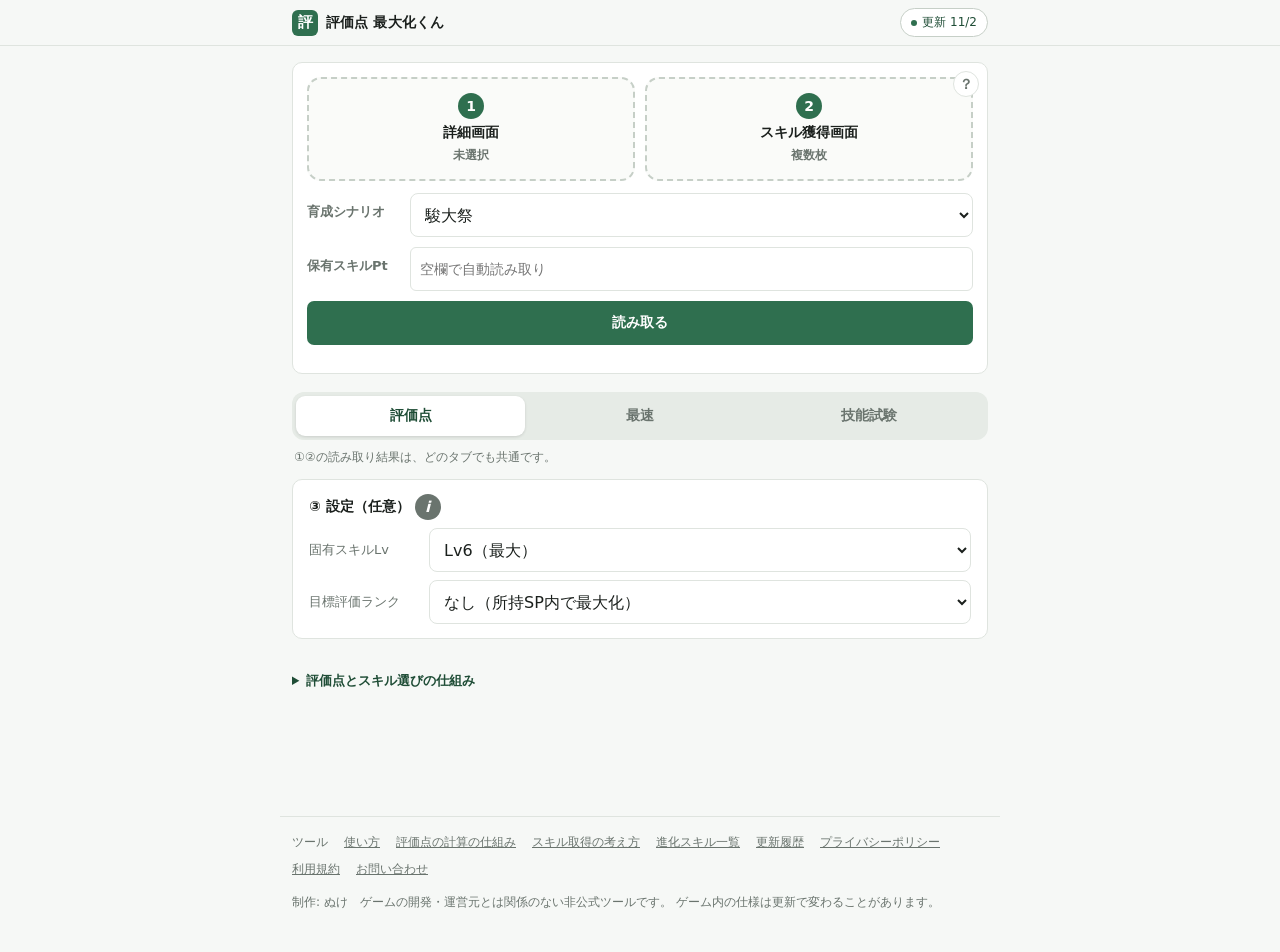
==== index.html @ 9108b574 "最速・技能試験のβ表記を削除し、検索結果の説明文・タイトル・共有画像を3機能に更新 Co-Authored-By: Claude Sonnet 5.5 <noreply@anthropic.com>" ====
﻿<!DOCTYPE html>
<html lang="ja">
<head>
<meta charset="utf-8">
<meta name="color-scheme" content="light">
<meta name="viewport" content="width=device-width, initial-scale=1, viewport-fit=cover">
<link rel="icon" href="favicon.ico?v=2" sizes="any">
<link rel="apple-touch-icon" href="apple-touch-icon.png?v=2">
<title>ウマ娘 評価点 最大化くん｜最速シミュレーター・技能試験</title>
<meta name="description" content="ウマ娘のスクショを選ぶだけ。評価点が最大になるスキル、走破タイムが最短になるスキル、トレーナー技能試験のスコアが最大になるスキルを計算。">
<meta property="og:type" content="website">
<meta property="og:site_name" content="ウマ娘 評価点 最大化くん">
<meta property="og:title" content="ウマ娘 評価点 最大化くん">
<meta property="og:description" content="スクショから、所持スキルPt内で評価点が最大・走破タイムが最短・技能試験スコアが最大になる取得スキルを計算します。">
<link rel="canonical" href="https://umax-tools.com/">
<meta property="og:url" content="https://umax-tools.com/">
<meta property="og:image" content="https://umax-tools.com/ogp.png?v=3">
<meta property="og:image:width" content="1200">
<meta property="og:image:height" content="630">
<meta name="twitter:card" content="summary_large_image">
<!-- Google Search Console の所有権確認。プロパティのルートURLだけが参照されるため、
     このページにのみ置く。外すと所有権が失効するので消さないこと。 -->
<meta name="google-site-verification" content="47-HqUvgl3Hitpd_Lx_vNVMnHzPZAVbR7OjB9yN5Q_k">
<script async src="https://pagead2.googlesyndication.com/pagead/js/adsbygoogle.js?client=ca-pub-3369405192035986"
     crossorigin="anonymous"></script>
<style>
  :root {
    color-scheme: light;   /* 暗い配色の端末で背景だけ暗く文字が黒のまま残るのを防ぐ */
    --accent: #2f6f4f;
    --accent-dark: #1f4d36;
    --bg: #f7f8f6;
    --card-bg: #ffffff;
    --border: #dcdfda;
    --text: #1e2321;
    --muted: #6b7570;
    --warn: #9a6b12;
    --warn-bg: #fdf3df;
  }
  * { box-sizing: border-box; }
  /* 余白と最大幅は .pageBody（site.css）が持つ。
     ヘッダーを画面幅いっぱいに出すため、body 側では絞らない。 */
  body { line-height: 1.6; background: var(--bg); color: var(--text); }
  .pageBody { padding-bottom: 80px; }
  /* スマホ運用が前提。入力欄は16px未満だとiOSが焦点時に拡大するので下げない。
     タップ目標は44px以上を確保する。 */
  input, select, button { font-size: 16px; font-family: inherit; }
  input[type="text"], input[type="number"], select { min-height: 44px; padding: 8px 10px;
    border: 1px solid var(--border); border-radius: 8px; background: #fff; color: var(--text); }
  input[type="file"] { width: 100%; }
  /* ヘッダーにもサイト名が出るため、h1 は「何をする画面か」を示す役に回す。
     同じ大きさで2度出すと、どちらを読めばよいのか分からなくなる。 */
  h1 { font-size: 19px; margin: 0 0 6px; letter-spacing: .01em; }

  /* スクショの入力。2つの選択と実行ボタンを1枚のカードに収める。 */
  .inputCard { padding: 4px 16px 14px; }
  .inputRow { padding: 10px 0; border-bottom: 1px solid var(--border); }
  .inputRow label { margin-bottom: 6px; }
  .inputCard #runButton { width: 100%; margin-top: 14px; }
  .inputCard #sharedNote { margin: 8px 0 0; font-size: 12px; }

  .lead { color: var(--muted); font-size: 13px; margin: 0 0 20px; }
  /* 既定の青リンクは緑基調の中で浮くので、アクセント色に寄せる。 */
  .lead a { color: var(--accent-dark); }
  section {
    margin-bottom: 16px; padding: 14px 16px;
    background: var(--card-bg); border: 1px solid var(--border); border-radius: 10px;
  }
  label { display: block; font-weight: 600; margin-bottom: 6px; font-size: 14px; }
  .hint { font-size: 12px; color: var(--muted); margin-bottom: 8px; }
  input[type="file"], input[type="number"], input[type="text"] {
    width: 100%; padding: 7px 9px; font-size: 14px;
    border: 1px solid var(--border); border-radius: 6px; background: #fff; color: var(--text);
  }
  button {
    padding: 9px 22px; font-size: 14px; font-weight: 600; cursor: pointer;
    min-height: 44px;
    background: var(--accent); color: #fff; border: none; border-radius: 7px;
  }
  button:hover { background: var(--accent-dark); }
  button.secondary {
    background: #fff; color: var(--accent-dark); border: 1px solid var(--accent);
    padding: 5px 12px; font-weight: 600; font-size: 12px;
  }
  button.secondary:hover { background: #eef5f0; }
  button:disabled { background: #b9bfba; cursor: not-allowed; }

  #status { margin: 14px 0; font-weight: 600; font-size: 13px; color: var(--muted); }
  #progressBar { height: 6px; border-radius: 3px; background: var(--border); overflow: hidden; margin-top: 6px; display: none; }
  #progressBar .fill { height: 100%; width: 0%; background: var(--accent); transition: width .15s; }

  #resultList { border-collapse: collapse; width: 100%; margin-top: 8px; }
  #resultList td, #resultList th {
    border-bottom: 1px solid var(--border); padding: 6px 8px; font-size: 13px; text-align: left;
  }
  #resultList th { color: var(--muted); font-weight: 600; font-size: 12px; }
  #resultList tr:last-child td { border-bottom: none; }

  .warn { color: var(--warn); background: var(--warn-bg); border-radius: 6px; padding: 8px 10px; margin-top: 8px; font-size: 13px; }
  .summary { font-size: 19px; font-weight: 700; margin: 4px 0 2px; }
  .scoreBreakdown { border-collapse: collapse; width: 100%; margin: 0; }
  .scoreBreakdown td { padding: 7px 4px; border-bottom: 1px solid var(--border); font-size: 14px; }
  .scoreBreakdown td:last-child { text-align: right; font-weight: 600; white-space: nowrap; }
  .scoreBreakdown tr:last-child td { border-bottom: 0; }
  .scoreBreakdown tr.subRow td { color: var(--muted); font-size: 13px; padding-top: 0; }
  .scoreCard { background: var(--card-bg); border: 1px solid var(--border); border-radius: 12px;
    padding: 14px 14px 8px; margin: 4px 0 12px; }
  .scoreCard .scoreLabel { font-size: 12px; color: var(--muted); font-weight: 600; }
  .scoreCard .scoreValue { font-size: 32px; font-weight: 800; color: var(--accent-dark); line-height: 1.2; }
  .scoreCard .scoreSub { font-size: 12px; color: var(--muted); margin-bottom: 8px; }
  .scoreCard .rankChip { display: inline-block; margin-left: 8px; padding: 1px 10px; border-radius: 999px; vertical-align: middle;
    background: var(--accent); color: #fff; font-size: 13px; font-weight: 700; }
  .scoreCard .valueNote { margin-left: 6px; font-size: 12px; font-weight: 600; color: var(--muted); white-space: nowrap; }
  .planList .evoTag { display: inline-block; margin-left: 6px; padding: 0 6px; border-radius: 4px; vertical-align: 1px;
    background: #eaf1ec; color: var(--accent-dark); font-size: 11px; font-weight: 700; }
  .planList { border-collapse: collapse; width: 100%; }
  .planList th { color: var(--muted); font-weight: 600; font-size: 12px; text-align: left; padding: 6px 4px; }
  .planList td { padding: 8px 4px; border-top: 1px solid var(--border); vertical-align: top; }
  .planList .skillName { font-weight: 600; }
  .planList .skillBreakdown { font-size: 12px; color: var(--muted); }
  .planList .skillBreakdown b { color: var(--accent-dark); font-weight: 700; }
  .planList td.num { text-align: right; white-space: nowrap; font-variant-numeric: tabular-nums; }
  .planList td.gain { font-weight: 700; color: var(--accent-dark); }
  .summary .sub { font-size: 13px; font-weight: 500; color: var(--muted); }

  .ambigRow {
    display: flex; gap: 12px; align-items: center;
    padding: 10px 0; border-bottom: 1px solid var(--border);
  }
  .ambigRow:last-child { border-bottom: none; }
  .ambigRow .thumb {
    width: 160px; height: 34px; object-fit: contain; object-position: left center;
    background: #fafafa; border: 1px solid var(--border); border-radius: 4px; flex-shrink: 0;
  }
  .ambigRow .fields { display: flex; flex-wrap: wrap; gap: 6px; align-items: center; flex: 1; }
  .ambigRow input[type="text"] { width: 180px; }
  .ambigRow input[type="number"] { width: 80px; }
  .ambigRow .applied { color: var(--accent-dark); font-size: 12px; font-weight: 600; }

  /* 認識結果の確認・修正。スマホの幅（375px）で横スクロールが出ないよう、
     1行を「アイコン＋名前画像」「名前入力」「SP・タグ・削除」の3段に折り返す。 */
  /* 既定で畳む。section と同じ見た目にし、見出し行がそのまま開閉ボタンになる。 */
  .fixPanel {
    margin-bottom: 16px; padding: 14px 16px;
    background: var(--card-bg); border: 1px solid var(--border); border-radius: 10px;
  }
  .fixHead {
    display: flex; align-items: center; gap: 8px; flex-wrap: wrap;
    cursor: pointer; min-height: 44px; list-style: none;
  }
  .fixHead::-webkit-details-marker { display: none; }
  .fixHead .chev {
    flex: 0 0 auto; color: var(--accent); font-size: 12px;
    transform: rotate(-90deg); transition: transform .15s;
  }
  .fixPanel[open] .fixHead .chev { transform: none; }
  .fixPanel[open] .fixHead { margin-bottom: 2px; }
  .fixHead .title { font-weight: 700; }
  .fixHead .count { font-size: 12px; color: var(--muted); }
  .fixWarn { color: #b3261e; font-weight: 600; }
  .fixRow {
    display: flex; flex-direction: column; gap: 6px;
    padding: 10px 0; border-bottom: 1px solid var(--border);
  }
  .fixRow:last-of-type { border-bottom: none; }
  .fixRow.needsFix { background: #fdf6ec; }
  .fixRow.removed { opacity: .4; }
  .fixRow.removed input { text-decoration: line-through; }
  .fixBottom { display: flex; align-items: center; gap: 8px; }
  /* 上段は3列固定。タグの有無で名前画像の枠幅が変わると、行ごとに縮小率が
     変わって右端が不揃いに見えるため、タグが無い行でも列幅を確保する。 */
  .fixTop {
    display: grid; grid-template-columns: 40px minmax(0, 1fr) 56px;
    align-items: center; gap: 8px;
  }
  .fixTags { display: flex; flex-wrap: wrap; gap: 3px; justify-content: flex-end; }
  .fixRow .icon {
    width: 40px; height: 40px; border-radius: 8px;
    background: #fafafa; border: 1px solid var(--border);
  }
  /* 高さは画像本来の縦横比に任せる。CSSに比を焼き込むと、切り出し高さが
     変わった端末で画像が縦に潰れる。 */
  .fixRow .thumb {
    width: 100%; height: auto; display: block;
    background: #fafafa; border: 1px solid var(--border); border-radius: 4px;
  }
  .fixRow span.thumb { height: 24px; }
  .fixRow .thumb.missing { background: repeating-linear-gradient(45deg,#f6f6f4,#f6f6f4 5px,#eeefec 5px,#eeefec 10px); }
  /* 名前欄が伸縮側。SPと削除は固定幅にして、狭い画面でも1行に収める。 */
  .fixRow input[type="text"] { flex: 1 1 auto; width: auto; min-width: 0; }
  .fixRow input[type="number"] { flex: 0 0 72px; width: 72px; text-align: right; }
  .fixRow .tag { font-size: 11px; white-space: nowrap; color: var(--muted); border: 1px solid var(--border); border-radius: 99px; padding: 2px 8px; }
  /* 「要確認」だけは他のタグと同じ灰色にしない。見出しの件数と行を突き合わせる目印になる。 */
  .fixRow .tag.attention { color: #b3261e; border-color: #e3b4b4; background: #fdecec; font-weight: 700; }
  .altHint { display: flex; align-items: center; gap: 6px; font-size: 12px; color: var(--muted); flex-wrap: wrap; }
  .fixRow .del {
    flex: 0 0 auto; min-height: 44px; padding: 0 10px;
    background: none; border: 1px solid var(--border); color: var(--muted); font-size: 13px;
  }
  .fixRow .del:hover { background: #fdecec; border-color: #e3b4b4; color: #b3261e; }
  /* サンプル実行ボタン。スクショを持たない訪問者が最初に触る導線なので、
     入力欄より前・見出しの直下に置く。 */
  /* タブ。評価点で選ぶ（現行）と、走行シミュレータ（準備中）を切り替える。 */
  .tabBar { display: flex; gap: 4px; border-bottom: 2px solid var(--border); margin: 20px 0 16px; }
  .tabBar button {
    flex: 0 1 auto; width: auto; min-height: 44px; padding: 0 14px;
    background: none; border: none; border-bottom: 3px solid transparent;
    color: var(--muted); font-size: 14px; font-weight: 700; border-radius: 0;
  }
  .tabBar button[aria-selected="true"] { color: var(--accent-dark); border-bottom-color: var(--accent); }
  /* 1行に2組を並べると、スマホ幅で折り返してラベルと入力が離れる
     （実測: 「脚質」の下に別の入力が来て読み違える）。1行1組に固定する。 */
  .simRow { display: flex; gap: 8px; align-items: center; margin-bottom: 10px; flex-wrap: nowrap; }
  .simRow label { flex: 0 0 7em; font-size: 13px; color: var(--muted); font-weight: 500; }
  .simRow select, .simRow input { flex: 1 1 auto; min-width: 0; }
  /* コース名は「サンタアニタパーク ダート1200m（左）」のように長い。
     ラベルを横に置くと選択肢が省略表示になるので、ラベルを上に出して幅を使わせる。 */
  .simRow.wide { flex-direction: column; align-items: stretch; gap: 4px; }
  /* スクショ由来の欄をしまう折りたたみ。読み取り済みなら開かずに済む。 */
  .simFold { margin: 0 0 12px; border: 1px solid var(--border); border-radius: 8px; background: #fafbf9; }
  .simFold > summary { cursor: pointer; padding: 9px 12px; font-size: 13px; font-weight: 600;
    color: var(--accent-dark); display: flex; align-items: center; gap: 8px; }
  .simFoldHint { font-size: 11px; font-weight: 500; color: var(--muted);
    padding: 1px 8px; border-radius: 999px; background: #eef0ed; }
  .simFoldHint.filled { background: var(--accent-soft, #eaf1ec); color: var(--accent-dark); }
  .simFoldBody { padding: 4px 12px 8px; border-top: 1px solid var(--border); }
  .simFoldCaption { font-size: 12px; color: var(--muted); margin: 10px 0 6px; }
  .simRow.wide label { flex: 0 0 auto; }
  .simRow.wide select { width: 100%; }

  /* コース図。どの位置でスキルが発動するかを目で確かめられるようにする。 */
  .courseMap { margin: 12px 0 6px; }
  .courseMap svg { width: 100%; height: auto; display: block; }
  .courseLegend { display: flex; gap: 12px; flex-wrap: wrap; font-size: 11px; color: var(--muted); margin-top: 4px; }
  .courseLegend span { display: inline-flex; align-items: center; gap: 4px; }
  .courseLegend i { width: 10px; height: 10px; border-radius: 2px; display: inline-block; }

  /* 結果の編集。外す・追加を押して構成を組み替えられるようにする。 */
  .simTotals { display: flex; gap: 14px; flex-wrap: wrap; align-items: baseline; margin: 10px 0 6px; }
  .simTotals .big { font-size: 18px; font-weight: 700; }
  .simTotals .sub2 { font-size: 12px; color: var(--muted); }
  .simTotals .over { color: #b3261e; font-weight: 700; }

  .pickRow { display: flex; align-items: center; gap: 8px; padding: 7px 0; border-bottom: 1px solid var(--border); }
  .pickRow .nm { flex: 1 1 auto; min-width: 0; font-size: 13px; }
  .pickRow .nm small { display: block; color: var(--muted); font-size: 11px; }
  .pickRow .val { flex: 0 0 auto; font-size: 12px; color: var(--muted); font-variant-numeric: tabular-nums; text-align: right; }
  .pickRow button {
    flex: 0 0 auto; width: auto; min-height: 36px; padding: 0 12px; font-size: 12px;
    border-radius: 6px; border: 1px solid var(--border); background: #fff; color: var(--accent-dark);
  }
  .pickRow button.remove { color: #b3261e; border-color: #e3b4b4; }
  .pickRow button:disabled { color: var(--muted); background: #f2f2f2; border-color: var(--border); }
  .pickHead { font-size: 13px; font-weight: 700; margin: 16px 0 2px; }
  .pickNote { font-size: 12px; color: var(--muted); margin: 0 0 6px; }

  #simResults { margin-top: 14px; }
  #simResults table { border-collapse: collapse; width: 100%; font-size: 13px; }
  #simResults th, #simResults td { border-bottom: 1px solid var(--border); padding: 5px 6px; text-align: left; }
  #simResults th { color: var(--muted); font-size: 11px; }
  #simResults td.num { text-align: right; font-variant-numeric: tabular-nums; }
  .simHeadline { font-size: 15px; font-weight: 700; margin: 10px 0 4px; }

  .deviceNote { font-size: 12px; }

  .fixBar { display: flex; gap: 10px; align-items: center; margin-top: 12px; flex-wrap: wrap; }
  .fixBar .dirty { font-size: 12px; color: #b3261e; font-weight: 600; }

  /* ツールの下に置く解説。読み物なので本文幅と行間を広めに取る。
     ツールより下に置くのは、使いに来た人の邪魔をしないため。 */
  .about { margin-top: 28px; }
  .about h2 { font-size: 17px; margin: 24px 0 8px; color: var(--accent-dark); }
  .about h3 { font-size: 14px; margin: 16px 0 4px; }
  .about p { font-size: 14px; margin: 0 0 10px; }
  .about ul { font-size: 14px; margin: 0 0 10px; padding-left: 1.3em; }
  .about li { margin-bottom: 4px; }
  .about table { border-collapse: collapse; width: 100%; font-size: 13px; margin: 8px 0 12px; }
  .about th, .about td { border-bottom: 1px solid var(--border); padding: 5px 8px; text-align: left; }
  .about th { color: var(--muted); font-size: 12px; font-weight: 600; }
  .about td.num { text-align: right; font-variant-numeric: tabular-nums; }
  .about .note { font-size: 13px; color: var(--muted); }

  /* ステータス・適性の確認。項目名・元画面の切り抜き・入力欄を1行に並べる。 */
  .checkGrid { display: flex; flex-direction: column; gap: 6px; margin-top: 8px; }
  .checkField {
    display: flex; align-items: center; gap: 8px; margin: 0;
    font-weight: 500; font-size: 13px; color: var(--muted);
  }
  .checkName { flex: 0 0 4.5em; }
  /* 切り抜きは中身に合わせて幅が変わるので、枠の中央に置いて大きさを揃えて見せる。 */
  .checkCrop {
    flex: 1 1 auto; min-width: 0; height: 32px;
    object-fit: contain; object-position: center;
    background: #fafafa; border: 1px solid var(--border); border-radius: 4px;
  }
  .checkField input, .checkField select { flex: 0 0 88px; width: 88px; }

  /* 進化スキルの選択。選択肢は指で押せる大きさのボタン状ラベルにする。 */
  .evoSkill { padding: 10px 0; border-bottom: 1px solid var(--border); }
  .evoSkill:last-of-type { border-bottom: none; }
  .evoSkill .name { font-weight: 600; margin-bottom: 6px; }
  .evoOptions { display: flex; flex-wrap: wrap; gap: 6px; }
  .evoOptions label {
    display: flex; align-items: center; gap: 6px; margin: 0;
    min-height: 44px; padding: 0 12px; font-weight: 500; font-size: 14px;
    border: 1px solid var(--border); border-radius: 22px; background: #fff; cursor: pointer;
  }
  .evoOptions label:has(input:checked) { border-color: var(--accent); background: #eef5f0; color: var(--accent-dark); font-weight: 700; }
  .evoOptions input { width: 18px; height: 18px; margin: 0; accent-color: var(--accent); }

  /* 各手順の詳しい説明。本文は畳んでおき、(i) を押したときだけ重ねて出す。 */
  .info {
    position: relative;
    width: 26px; height: 26px; min-height: 26px; padding: 0; border-radius: 50%;
    background: var(--muted); color: #fff; font-size: 15px; font-weight: 700;
    font-style: italic; line-height: 26px; vertical-align: middle;
  }
  /* 見た目は26pxの円のまま、指で押せるよう当たり判定だけ44px四方に広げる。 */
  .info::after { content: ""; position: absolute; inset: -9px; }
  .info:hover { background: var(--accent-dark); }
  #infoOverlay {
    position: fixed; inset: 0; display: none; z-index: 10;
    background: rgba(20, 24, 22, .45); padding: 16px;
    align-items: center; justify-content: center;
  }
  #infoOverlay.open { display: flex; }
  #infoOverlay .card {
    background: var(--card-bg); border-radius: 12px; padding: 18px 18px 14px;
    max-width: 420px; max-height: 80vh; overflow-y: auto; font-size: 14px; line-height: 1.7;
  }
  #infoOverlay .card button { margin-top: 12px; width: 100%; min-height: 44px; }

  .optRow { display: flex; align-items: center; gap: 10px; flex-wrap: wrap; margin-top: 8px; }
  .optRow .sub { margin: 0; font-weight: 500; font-size: 13px; color: var(--muted); flex: 0 0 110px; }
  .optRow select { flex: 1 1 160px; }

  /* 結果表は列が多いと375px幅に収まらないので、表だけ横スクロールさせる。 */
  .tableWrap { overflow-x: auto; -webkit-overflow-scrolling: touch; }

  details summary { cursor: pointer; font-size: 13px; color: var(--muted); }

  /* 全ページ共通のフッタ。読み物ページ側は docs.css に同じ指定がある。 */
  .siteFooter {
    margin-top: 32px; padding-top: 12px; border-top: 1px solid var(--border);
    font-size: 12px; color: var(--muted);
    display: flex; flex-wrap: wrap; gap: 6px 14px; align-items: center;
  }
  .siteFooter a { color: var(--muted); }
  /* フッターは .pageBody の外に置かれるため、本文と同じ幅・左右余白をここで持たせる。
     持たせないとスマホ幅でリンクと注記が画面の左端に張り付く。 */
  footer.siteFooter { display: block; max-width: var(--page-width, 720px); margin: 32px auto 0;
    padding: 16px 12px 40px; }

  /* ---- 2026-09-30 刷新 ---- */
  .srOnly { position: absolute; width: 1px; height: 1px; overflow: hidden; clip: rect(0 0 0 0); white-space: nowrap; }
  .pageBody { padding-top: 12px; }
  .inputCard { position: relative; padding: 14px; }
  .tiles { display: grid; grid-template-columns: 1fr 1fr; gap: 10px; margin: 0 0 12px; }
  .tile {
    position: relative; display: flex; flex-direction: column; align-items: center; justify-content: center;
    gap: 2px; min-height: 104px; margin: 0; padding: 10px; cursor: pointer; text-align: center;
    border: 2px dashed var(--border-strong, #c6cfc7); border-radius: 14px; background: #fafbf9;
    transition: border-color .15s, background .15s;
  }
  .tile:hover { border-color: var(--accent); }
  .tile.filled { border-style: solid; border-color: var(--accent); background: var(--accent-soft, #eaf1ec); }
  .tile input[type=file] { position: absolute; inset: 0; opacity: 0; cursor: pointer; width: 100%; }
  .tileNo { width: 26px; height: 26px; border-radius: 50%; background: var(--accent); color: #fff;
    display: grid; place-items: center; font-size: 14px; font-weight: 700; }
  .tileName { font-size: 14px; font-weight: 700; color: var(--text); }
  .tileState { font-size: 12px; color: var(--muted); }
  .tile.filled .tileState { color: var(--accent-dark); font-weight: 700; }
  .inputCard #runButton { width: 100%; margin: 0; }

  /* 説明は「？」を押した人だけが読む。 */
  details.help { position: absolute; top: 8px; right: 8px; z-index: 5; }
  details.help > summary { list-style: none; width: 26px; height: 26px; border-radius: 50%; cursor: pointer;
    display: grid; place-items: center; font-size: 14px; font-weight: 700;
    color: var(--muted); border: 1px solid var(--border); background: #fff; }
  details.help > summary::-webkit-details-marker { display: none; }
  details.help[open] > summary { color: #fff; background: var(--accent); border-color: var(--accent); }
  details.help > ul { position: absolute; right: 0; top: 32px; width: min(320px, 86vw); margin: 0; padding: 10px 12px 10px 26px;
    background: #fff; border: 1px solid var(--border); border-radius: 10px; box-shadow: 0 6px 18px rgba(0,0,0,.12);
    font-size: 13px; line-height: 1.6; color: var(--text); }
  details.help li { margin: 0 0 4px; }
  #panelSim { position: relative; }
  #panelSim > details.help { top: -2px; right: 0; }

  /* タブは切り替えボタン型に。 */
  .tabBar { display: flex; gap: 0; padding: 4px; margin: 18px 0 14px; border: 0; border-radius: 12px; background: #e6ebe6; }
  .tabBar button { flex: 1; min-height: 40px; margin: 0; border: 0 !important; border-radius: 9px;
    background: transparent; color: var(--muted); font-weight: 700; box-shadow: none; }
  .tabBar button[aria-selected="true"] { background: #fff; color: var(--accent-dark); box-shadow: 0 1px 3px rgba(0,0,0,.12); }
  .tabNote { margin: -6px 2px 12px; font-size: 12px; color: var(--muted); }
  .scenarioRow { display: flex; align-items: center; gap: 12px; margin: 12px 0 10px; }
  .scenarioRow label { font-size: 13px; font-weight: 600; color: var(--muted); white-space: nowrap; min-width: 7em; }
  .scenarioRow select { flex: 1; min-width: 0; }
  .scenarioRow + .scenarioRow { margin-top: 0; }
  .scenarioRow input { flex: 1; min-width: 0; }
  #examNote { margin: 10px 0 0; font-size: 13px; line-height: 1.6; color: var(--muted); }

  /* 解説は折りたたんで最下部に。 */
  .aboutFold > summary { cursor: pointer; font-weight: 700; color: var(--accent-dark); padding: 4px 0; }
  section.about { background: transparent; border: 0; padding: 0; }

  /* 3Dコース図 */
  .c3d { margin: 12px 0; border: 1px solid var(--border); border-radius: 12px; background: linear-gradient(#f4f7f4, #fff); overflow: hidden; }
  .c3d canvas { display: block; width: 100%; cursor: grab; }
  .c3dBar { display: flex; align-items: center; justify-content: space-between; gap: 8px; padding: 6px 10px 8px; font-size: 12px; color: var(--muted); }
  .pickRow button.exclude { min-height: 32px; padding: 0 8px; margin-left: 4px; font-size: 12px;
    background: #fff; color: var(--muted); border: 1px solid var(--border); }
  .rerunButton { width: 100%; margin: 8px 0 0; background: var(--accent); color: #fff; border: 0; font-weight: 700; }
  .staminaLine { margin: 6px 0 0; padding: 6px 10px; border-radius: 8px; font-size: 13px; }
  .staminaLine.ok { background: var(--accent-soft, #eaf1ec); color: var(--accent-dark); }
  .staminaLine.warn { background: var(--warn-bg); color: var(--warn); }
  .staminaLine.bad { background: #fbe9e7; color: #b3261e; font-weight: 700; }
  .c3dLegend { display: inline-flex; align-items: center; gap: 6px; }
  .c3dLegend i { width: 64px; height: 8px; border-radius: 4px;
    background: linear-gradient(90deg, rgb(223,229,223), rgb(160,196,172), rgb(24,122,74)); }
</style>
<link rel="stylesheet" href="site.css?v=1">
</head>
<body>
<!-- site-header:start -->
<header class="siteHeader">
  <div class="siteHeader__inner">
    <a class="siteHeader__brand" href="index.html">
      <span class="siteHeader__mark" aria-hidden="true">評</span>
      <span class="siteHeader__name">評価点 最大化くん</span>
    </a>
    <a class="siteHeader__updates" href="updates.html">
      <span class="siteHeader__dot" aria-hidden="true"></span>更新 11/2
    </a>
  </div>
</header>
<!-- site-header:end -->
<div class="pageBody">
<h1 class="srOnly">ウマ娘 評価点 最大化くん</h1>

<section class="inputCard">
  <details class="help">
    <summary aria-label="使い方と注意">？</summary>
    <ul>
      <li>①はステータスと適性が<b>すべて写った</b>ウマ娘詳細画面。</li>
      <li>②は「説明省略」をONにして上から下へ。前後の画像で<b>2〜3行重ねて</b>撮る。</li>
      <li>読み取りはスマートフォンの画面専用。画像は端末の外へ送りません。</li>
      <li>読み取れないときは<a href="contact.html">お問い合わせ</a>へ端末の情報を。</li>
    </ul>
  </details>
  <div class="tiles">
    <label class="tile" for="detailFile">
      <span class="tileNo">1</span><span class="tileName">詳細画面</span>
      <span class="tileState" data-for="detailFile">未選択</span>
      <input type="file" id="detailFile" accept="image/*">
    </label>
    <label class="tile" for="acqFiles">
      <span class="tileNo">2</span><span class="tileName">スキル獲得画面</span>
      <span class="tileState" data-for="acqFiles">複数枚</span>
      <input type="file" id="acqFiles" accept="image/*" multiple>
    </label>
  </div>
  <div class="scenarioRow">
    <label for="trainingScenario">育成シナリオ</label>
    <select id="trainingScenario"></select>
  </div>
  <!-- 保有Ptはヘッダーから自動で読むが、読み取りに失敗したり値が違ったりしたときの逃げ道として手入力を用意する。
       評価点・最速・技能試験が同じ読み取り結果と予算を使うので、共有部に置く。 -->
  <div class="scenarioRow">
    <label for="manualSkillPoints">保有スキルPt</label>
    <input type="number" id="manualSkillPoints" min="0" placeholder="空欄で自動読み取り">
  </div>
  <button id="runButton">読み取る</button>
  <div id="status"></div>
  <div id="progressBar"><div class="fill"></div></div>
</section>

<div class="tabBar" role="tablist">
  <button type="button" id="tabScore" role="tab" aria-selected="true" aria-controls="panelScore">評価点</button>
  <button type="button" id="tabSim" role="tab" aria-selected="false" aria-controls="panelSim">最速</button>
  <button type="button" id="tabExam" role="tab" aria-selected="false" aria-controls="panelExam">技能試験</button>
</div>
<p class="tabNote">①②の読み取り結果は、どのタブでも共通です。</p>

<div id="panelScore" role="tabpanel">


<section>
  <label>③ 設定（任意） <button type="button" class="info" data-info="opt" aria-label="説明">i</button></label>
  <div class="optRow">
    <label for="uniqueLv" class="sub">固有スキルLv</label>
    <select id="uniqueLv">
      <option value="1">Lv1</option>
      <option value="2">Lv2</option>
      <option value="3">Lv3</option>
      <option value="4">Lv4</option>
      <option value="5">Lv5</option>
      <option value="6" selected>Lv6（最大）</option>
    </select>
  </div>
  <div class="optRow">
    <label for="targetRank" class="sub">目標評価ランク</label>
    <select id="targetRank">
      <option value="">なし（所持SP内で最大化）</option>
    </select>
  </div>
  <!-- 保有Ptはヘッダーから自動で読むが、画面比率の違う端末では読めないことがある。
       読めないと予算が決まらず計算そのものが止まるため、逃げ道として手入力を用意する
       （ステータス・適性は確認パネルで直せるのに、ここだけ直せなかった）。 -->
  <template data-info-body="opt">
    <b>固有スキルLv</b>は手動で選択してください。<br>
    <b>目標評価ランク</b>を選ぶと、そのランクの上限を超えない範囲で評価点が最大になるよう選びます。<br>
  </template>
</section>


<div id="results"></div>

<datalist id="nameOptions"></datalist>

<div id="infoOverlay"><div class="card"><div class="body"></div><button type="button">閉じる</button></div></div>

</div><!-- /panelScore -->

<div id="panelSim" role="tabpanel" hidden>
  <details class="help">
    <summary aria-label="計算の前提">？</summary>
    <ul>
      <li>残りスキルPtで<b>最も速く走れる組み合わせ</b>を、バ身（どれだけ前に出られるか）で選びます。</li>
      <li>順位・追い抜き・進路で決まる条件は<b>すべて満たされる前提</b>です。発動位置は実際のレースと同じく、発動できる区間の中でばらけます（複数回走らせた平均）。</li>
      <li>調整中の機能です。仕様は予告なく変わります。</li>
      <li>計算はサーバーで行います。送るのは数値（ステータス・適性・スキルの番号）だけで、画像は送りません（<a href="privacy.html">プライバシーポリシー</a>）。</li>
      <li>計算には <a href="https://github.com/alpha123/uma-skill-tools" rel="noopener">uma-skill-tools</a>（GPL-3.0・作者 pecan）を用いています。</li>
    </ul>
  </details>

  <section>
    <label>① コース</label>
    <div class="simRow">
      <label for="simTrack" class="sub">場</label>
      <select id="simTrack"></select>
    </div>
    <div class="simRow">
      <label for="simSurface" class="sub">芝/ダート</label>
      <select id="simSurface"></select>
    </div>
    <div class="simRow">
      <label for="simCourse" class="sub">距離</label>
      <select id="simCourse"></select>
    </div>
    <div class="simRow">
      <label for="simGround" class="sub">バ場状態</label>
      <select id="simGround">
        <option value="good" selected>良</option><option value="yielding">稍重</option>
        <option value="soft">重</option><option value="heavy">不良</option>
      </select>
    </div>
    <div class="simRow">
      <label for="simWeather" class="sub">天気</label>
      <select id="simWeather">
        <option value="sunny" selected>晴</option><option value="cloudy">曇</option>
        <option value="rainy">雨</option><option value="snowy">雪</option>
      </select>
    </div>
    <div class="simRow">
      <label for="simSeason" class="sub">季節</label>
      <select id="simSeason">
        <option value="spring" selected>春</option><option value="summer">夏</option>
        <option value="autumn">秋</option><option value="winter">冬</option>
      </select>
    </div>
  </section>

  <section>
    <label>② ウマ娘</label>
    <!-- スクショから取れるものは折りたたみ、取れないものは常に出す。
         読み取り済みなら開く必要が無く、未読み取りなら開いて手で入れる。 -->
    <details class="simFold" id="simFoldStats">
      <summary>ステータス・適性 <span class="simFoldHint" id="simFoldHint">スクショから取得</span></summary>
      <div class="simFoldBody">
        <div class="simRow">
          <label for="simSpeed" class="sub">スピード</label><input type="number" id="simSpeed" min="1" max="2500" value="1200">
        </div>
        <div class="simRow">
          <label for="simStamina" class="sub">スタミナ</label><input type="number" id="simStamina" min="1" max="2500" value="1000">
        </div>
        <div class="simRow">
          <label for="simPower" class="sub">パワー</label><input type="number" id="simPower" min="1" max="2500" value="1000">
        </div>
        <div class="simRow">
          <label for="simGuts" class="sub">根性</label><input type="number" id="simGuts" min="1" max="2500" value="600">
        </div>
        <div class="simRow">
          <label for="simWisdom" class="sub">賢さ</label><input type="number" id="simWisdom" min="1" max="2500" value="800">
        </div>
        <div class="simRow">
          <label for="simBudget" class="sub">残スキルPt</label><input type="number" id="simBudget" min="0" max="20000" value="700">
        </div>
        <p class="simFoldCaption">適性。計算にはコースと脚質に当てはまるものが使われます。</p>
        <div class="simRow">
          <label for="simApt_shiba" class="sub">芝</label><select id="simApt_shiba" data-aptitude="shiba"></select>
        </div>
        <div class="simRow">
          <label for="simApt_dirt" class="sub">ダート</label><select id="simApt_dirt" data-aptitude="dirt"></select>
        </div>
        <div class="simRow">
          <label for="simApt_tanKyori" class="sub">短距離</label><select id="simApt_tanKyori" data-aptitude="tanKyori"></select>
        </div>
        <div class="simRow">
          <label for="simApt_mile" class="sub">マイル</label><select id="simApt_mile" data-aptitude="mile"></select>
        </div>
        <div class="simRow">
          <label for="simApt_chuKyori" class="sub">中距離</label><select id="simApt_chuKyori" data-aptitude="chuKyori"></select>
        </div>
        <div class="simRow">
          <label for="simApt_choKyori" class="sub">長距離</label><select id="simApt_choKyori" data-aptitude="choKyori"></select>
        </div>
        <div class="simRow">
          <label for="simApt_nige" class="sub">逃げ</label><select id="simApt_nige" data-aptitude="nige"></select>
        </div>
        <div class="simRow">
          <label for="simApt_senko" class="sub">先行</label><select id="simApt_senko" data-aptitude="senko"></select>
        </div>
        <div class="simRow">
          <label for="simApt_sashi" class="sub">差し</label><select id="simApt_sashi" data-aptitude="sashi"></select>
        </div>
        <div class="simRow">
          <label for="simApt_oikomi" class="sub">追込</label><select id="simApt_oikomi" data-aptitude="oikomi"></select>
        </div>
        <p class="simFoldCaption">芝・ダートの適性は詳細画面から読み取っていないため、既定はAです。</p>
      </div>
    </details>
    <div class="simRow">
      <label for="simStrategy" class="sub">脚質</label>
      <select id="simStrategy">
        <option value="Nige">逃げ</option>
        <option value="Senkou" selected>先行</option>
        <option value="Sasi">差し</option>
        <option value="Oikomi">追込</option>
      </select>
    </div>
    <div class="simRow">
      <label for="simMood" class="sub">やる気</label>
      <select id="simMood">
        <option value="-2">絶不調</option><option value="-1">不調</option>
        <option value="0">普通</option><option value="1">好調</option>
        <option value="2" selected>絶好調</option>
      </select>
    </div>
    <p class="sub" id="simCandidateNote">「評価点で選ぶ」タブでスクリーンショットを読み取ると、未取得スキルが候補として引き継がれます。</p>
  </section>

  <button id="simRunButton" style="width:100%">最速の組み合わせを計算する</button>
  <div id="simStatus" class="sub" style="margin-top:8px"></div>
  <div id="simResults"></div>
</div><!-- /panelSim -->

<div id="panelExam" role="tabpanel" hidden>
  <details class="help">
    <summary aria-label="計算の前提">？</summary>
    <ul>
      <li>トレーナー技能試験の<b>フリー課程</b>で、<b>スコアが最大</b>になるスキルの取り方を選びます。</li>
      <li>スコア = 評価点 + スコアボーナス。フリー課程に適性補正はありません。</li>
      <li>スキル獲得ボーナスは ノーマル+400／レア+1,200／進化+1,500。系統ごとに最上位の1個だけが数えられます（金を取れば白は数えません）。継承固有はノーマル、継承進化は進化として数えます。</li>
      <li>固有スキル、マイナス効果のスキルは対象外です。</li>
      <li>基礎能力ボーナスはステータスから自動で足します（1000以上+3,000、1201以上+2,000、スピードは2001以上+1,000）。スキルの取り方では変わりません。</li>
      <li>勝利レースのボーナス（G1+100など）は含みません。</li>
      <li>調整中の機能です。仕様は予告なく変わります。</li>
    </ul>
  </details>

  <p class="sub" id="examNote">①②のスクリーンショットを読み取ると、ここで計算できます。育成シナリオは上の選択を使います。</p>

  <button id="examRunButton" style="width:100%">スコア最大のスキルを計算する</button>
  <div id="examStatus" class="sub" style="margin-top:8px"></div>
  <div id="examResults"></div>
</div><!-- /panelExam -->

<section class="about">
<details class="aboutFold">
<summary>評価点とスキル選びの仕組み</summary>
  <h2>評価点とは何か</h2>
  <p>育成を終えたウマ娘に付く総合的な数値です。内訳は3つで、この合計がそのまま評価点になります。</p>
  <ul>
    <li><b>ステータス評価点</b> … スピード・スタミナ・パワー・根性・賢さの5つを、それぞれの値に応じた点数に換算して合計したもの</li>
    <li><b>固有スキルの評価点</b> … 固有スキルLv × 170</li>
    <li><b>獲得スキルの評価点</b> … 取得したスキル1つずつの点数の合計</li>
  </ul>

  <h2>スキルの評価点はどう決まるか</h2>
  <h3>適性ランクで倍率がかかる</h3>
  <p>スキルには「中距離」「先行」のような発動条件があり、その条件に対する適性ランクで点数が変わります。</p>
  <table>
    <tr><th>適性ランク</th><th class="num">倍率</th></tr>
    <tr><td>S・A</td><td class="num">1.1倍</td></tr>
    <tr><td>B・C</td><td class="num">0.9倍</td></tr>
    <tr><td>D・E・F</td><td class="num">0.8倍</td></tr>
    <tr><td>G</td><td class="num">0.7倍</td></tr>
  </table>
  <p>条件が複数あるスキルは、条件ごとの倍率を掛け合わせます。同じスキルでも、そのウマ娘の適性次第で点数が変わるということです。</p>

  <h3>○と◎は積み上げ式</h3>
  <p>「中距離直線○」と「中距離直線◎」のような上位・下位の関係にあるスキルは、点数が独立していません。◎の点数は○を含んだ合計値です。</p>
  <table>
    <tr><th>スキル</th><th class="num">合計点</th><th class="num">○から増える分</th></tr>
    <tr><td>中距離直線○</td><td class="num">217</td><td class="num">217</td></tr>
    <tr><td>中距離直線◎</td><td class="num">262</td><td class="num">45</td></tr>
  </table>
  <p>すでに○を持っている状態で◎を取ると、増えるのは差分の45点だけです。</p>

  <h3>進化はPtを消費せず評価点が上がる＝お得</h3>
  <p>条件を満たした金スキルは進化させられます。進化にスキルPtはかからず、評価点だけが上がります。取れる状況なら必ず取った方が得ですが、進化できるスキルはウマ娘やシナリオごとに違うため、把握しておく必要があります。</p>

  <h2>なぜ「良さそうなものから取る」では最大にならないか</h2>
  <p>スキルPtは限られています。手持ちのPtで買える組み合わせは膨大にあり、点数の高いスキルから順に取っていく方法では最大になりません。高い1つを諦めて安いものを複数取った方が合計点が上がる、という状況が普通に起きるためです。</p>
  <p>さらに、同じファミリーのスキル（○・◎・金スキル）は重ねて数えられないので、「どの段階まで取るか」も含めて選ぶ必要があります。</p>
  <p>これは<b>多肢選択ナップサック問題</b>という形の問題で、このツールは動的計画法で厳密に解いています。近似ではなく、その予算で到達できる最大値そのものを出します。</p>

  <h2>ヒントによる割引を実際の表示から読み取る</h2>
  <p>スキルの必要Ptはヒントのレベルで割り引かれます。割引率はウマ娘ごと・スキルごとに違うため、マスタ上の定価で計算すると実際とずれます。</p>
  <p>このツールはスクリーンショットに写っている<b>実際の表示Pt</b>を読み取って使います。画面に出ていない上位ティア（○が表示されているときの◎）については、同じスキルのヒントレベルは共通なので、表示されている下位ティアから割引率を割り出して見積もります。</p>

  <h2>このツールでできないこと</h2>
  <ul>
    <li><b>読み取りを間違えることがあります。</b> スキル名は画面から文字の形を照合して読んでいるため、字形の似たスキルを取り違える場合があります。結果画面の「認識結果の確認・修整」で1行ずつ確認・修正できます。切り抜いた元画像も並べて表示するので、目で確かめられます</li>
    <li><b>撮り漏れは検出できないことがあります。</b> スクロールの送り幅が大きく、前後のスクショに共通する行が無いと、その間のスキルは存在しないものとして扱われます。2〜3行重ねて撮ってください</li>
    <li><b>動作を確認できているのは一部の端末だけです。</b> 画面の解像度や縦横比が違う端末では、位置の検出が外れる可能性があります</li>
    <li><b>スマートフォンでの利用を前提にしています。</b> PC・タブレットの画面比では検証していません</li>
  </ul>

  <h2>画像の扱い</h2>
  <p>選んだ画像は<b>端末の外に出ません</b>。読み取りも計算もすべてブラウザの中で完結しており、サーバーへの送信は行いません。詳しくは<a href="privacy.html">プライバシーポリシー</a>をご覧ください。</p>
  <h2>もっと詳しく</h2>
  <ul>
    <li><a href="scoring.html">評価点の計算の仕組み</a> … ステータス・固有・スキルの3要素と、ステータスの累進構造</li>
    <li><a href="strategy.html">スキル取得の考え方</a> … スキルごとの効率の差と、効率順に取るだけでは最大にならない理由</li>
    <li><a href="evolutions.html">進化スキル一覧</a> … どの金スキルがどの進化になるか。658件を収録</li>
  </ul>

  <p class="note">ゲームの開発・運営元とは関係のない非公式ツールです。ゲーム内の仕様は更新で変わることがあります。</p>
</details>
</section>

</div><!-- /pageBody -->
<!-- site-footer:start -->
<footer class="siteFooter">
  <div class="siteFooter__links">
    <span>ツール</span>
    <a href="usage.html">使い方</a>
    <a href="scoring.html">評価点の計算の仕組み</a>
    <a href="strategy.html">スキル取得の考え方</a>
    <a href="evolutions.html">進化スキル一覧</a>
    <a href="updates.html">更新履歴</a>
    <a href="privacy.html">プライバシーポリシー</a>
    <a href="terms.html">利用規約</a>
    <a href="contact.html">お問い合わせ</a>
  </div>
  <p class="siteFooter__note">制作: ぬけ　ゲームの開発・運営元とは関係のない非公式ツールです。
  ゲーム内の仕様は更新で変わることがあります。</p>
</footer>
<!-- site-footer:end -->

<script src="ocr_core.js?v=104"></script>
<script src="fields.js?v=104"></script>
<script src="optimizer.js?v=104"></script>
<script src="stat_eval.js?v=104"></script>
<script src="name_match.js?v=104"></script>
<script src="recognizer.js?v=104"></script>
<script src="harvest.js?v=104"></script>
<script src="dedup.js?v=104"></script>
<script src="pipeline.js?v=104"></script>
<script src="course3d.js?v=4"></script>
<script>
// ①〜③の(i)ボタン。詳しい説明は普段は畳んでおき、押したときだけ重ねて表示する。
const infoOverlay = document.getElementById("infoOverlay");
document.querySelectorAll("button.info").forEach(btn => {
  btn.addEventListener("click", () => {
    const body = document.querySelector(`template[data-info-body="${btn.dataset.info}"]`);
    infoOverlay.querySelector(".body").replaceChildren(body.content.cloneNode(true));
    infoOverlay.classList.add("open");
  });
});
infoOverlay.addEventListener("click", () => infoOverlay.classList.remove("open"));

const statusEl = document.getElementById("status");
const resultsEl = document.getElementById("results");
const progressBarEl = document.getElementById("progressBar");
const progressFillEl = progressBarEl.querySelector(".fill");

function setStatus(text) { statusEl.textContent = text; }

function setProgress(done, total) {
  if (total === 0) { progressBarEl.style.display = "none"; return; }
  progressBarEl.style.display = "block";
  progressFillEl.style.width = `${Math.round((done / total) * 100)}%`;
  if (done >= total) setTimeout(() => { progressBarEl.style.display = "none"; }, 300);
}

let cache = null;   // { master, index, nameAtlas, digitAtlas, rankAtlas }（メインスレッド側。最適化計算と候補検索に使う）
let rankBorders = null;   // 評価ランク境界（rank_borders.jsonのranks）。ランク表示・目標ランクに使う

// 目標ランクselectはRun前に選べる必要があるため、境界だけページ読込直後に先読みする。
(async function preloadRankBorders() {
  try {
    rankBorders = (await (await fetch("rank_borders.json", { cache: "no-store" })).json()).ranks;
    populateTargetRankSelect(rankBorders);
  } catch (e) { /* 失敗時はloadResourcesで再取得される */ }
})();

async function loadResources() {
  if (cache !== null) return cache;
  setStatus("マスタ・アトラスを読み込み中...");
  // 開発中はアトラスの更新頻度が高いため、常に最新を取得する
  // （HTTPキャッシュに古いアトラスが残ると原因不明の認識劣化に見える）。
  const noCache = { cache: "no-store" };
  const master = loadMaster(await fetchMasterJson(noCache));
  const index = buildNameIndex(master);
  const nameAtlas = unpackAtlas(await (await fetch("atlas_v1.json", noCache)).json());
  const digitAtlas = unpackAtlas(await (await fetch("digit_atlas.json", noCache)).json());
  const rankAtlas = unpackAtlas(await (await fetch("rank_atlas.json", noCache)).json());
  if (rankBorders === null) rankBorders = (await (await fetch("rank_borders.json", noCache)).json()).ranks;
  // 獲得画面1行目の固有スキルからキャラを特定するための索引（pipeline.js）。
  const uniqueCidIndex = buildUniqueSkillCidIndex(master);
  cache = { master, index, nameAtlas, digitAtlas, rankAtlas, rankBorders, uniqueCidIndex };
  populateTargetRankSelect(rankBorders);

  const datalist = document.getElementById("nameOptions");
  const seen = new Set();
  for (const entry of index) {
    if (seen.has(entry.name)) continue;
    seen.add(entry.name);
    const opt = document.createElement("option");
    opt.value = entry.name;
    datalist.appendChild(opt);
  }
  return cache;
}

// ===== Web Worker経由の認識（引き継ぎ資料§10.6項目5: UIを固まらせない） =====
let worker = null;
function getWorker() {
  if (worker === null) worker = new Worker("recognition_worker.js?v=104");
  return worker;
}

function recognizeAcquisitionsViaWorker(files, onProgress) {
  return new Promise((resolve, reject) => {
    const w = getWorker();
    const handler = (e) => {
      const msg = e.data;
      if (msg.type === "progress") onProgress(msg.done, msg.total);
      else if (msg.type === "acquisitionResult") { w.removeEventListener("message", handler); resolve(msg); }
      else if (msg.type === "error") { w.removeEventListener("message", handler); reject(new Error(msg.message)); }
    };
    w.addEventListener("message", handler);
    w.postMessage({ type: "recognizeAcquisitions", blobs: Array.from(files) });
  });
}

function recognizeDetailViaWorker(file) {
  return new Promise((resolve, reject) => {
    const w = getWorker();
    const handler = (e) => {
      const msg = e.data;
      if (msg.type === "detailResult") {
        w.removeEventListener("message", handler);
        resolve(msg);
      } else if (msg.type === "error") { w.removeEventListener("message", handler); reject(new Error(msg.message)); }
    };
    w.addEventListener("message", handler);
    w.postMessage({ type: "recognizeDetail", blob: file });
  });
}

// ===== 実行状態（曖昧行のユーザー確認→再計算のために保持する） =====
const session = {
  recognizedRows: [], aptitudes: null, skillPointsGuess: null,
  autoSkillPoints: null, // ヘッダーから読み取った保有Pt。手入力を消したときの戻り先。
  missingRangeCount: null, // 撮り漏れと判定した箇所の数（判定できなければ null）
  budget: null, characterCardId: null, thumbnailUrls: [],
  stats: null,           // 詳細画面OCRの5ステータス現在値 { speed, ... }
  uniqueSkillLv: 6,      // 固有スキルLv（1〜6・OCR不可のため選択入力。既定=最大）
  currentEval: null,     // 現在の総合評価点（ステ＋固有＋獲得スキルから自動算出）
  targetRankName: "",    // 目標評価ランク名（空なら所持SP内で最大化）
  hasRun: false,         // 一度でも計算したか（設定変更時の再計算判定用）
};

// ===== 評価ランク（rank_borders.json） =====
// スコア次元DPの配列サイズ上限。目標ランク上限−現在評価点がこれを超える場合は
// 実質SP律速なので通常最大化に切り替える（巨大配列の確保を避ける）。
const RANK_SCORE_CAP_MAX = 40000;

// ★3以上の固有スキル評価点は 170×Lv（★1-2は120×Lv）。競技用の主力は★3以上が
// 標準のため170を用いる。eval_validation_test.html で実サンプル4件（★3-5）に対し
// 実機表示との完全一致を確認済み。
const UNIQUE_EVAL_PER_LV = 170;

// 現在の総合評価点（推定）を算出する。ステOCR失敗時はnull（＝ランク表示を出さない）。
// 総合評価点 = ステータス評価点 + 170×固有Lv + 獲得済みスキル評価点。
function computeCurrentEval(state) {
  if (!session.stats) return null;
  const values = Object.values(session.stats);
  if (values.some(v => v == null)) return null;   // 1つでも読めなければ推定しない
  const statTotal = totalStatEval(session.stats);
  const uniqueTotal = UNIQUE_EVAL_PER_LV * session.uniqueSkillLv;
  const skillTotal = acquiredSkillEval(cache.master, state);
  return statTotal + uniqueTotal + skillTotal;
}

function populateTargetRankSelect(ranks) {
  const sel = document.getElementById("targetRank");
  if (sel.options.length > 1) return;   // 二重生成を防ぐ
  for (const r of ranks) {
    const opt = document.createElement("option");
    opt.value = r.rank;
    opt.textContent = r.max == null ? `${r.rank}（${r.min}〜）` : `${r.rank}（${r.min}〜${r.max}）`;
    sel.appendChild(opt);
  }
}

// 総合評価点 → 評価ランク名。min ≤ total ≤ max（最上位rankはmax=null）。
function rankOf(total) {
  const ranks = rankBorders || [];
  for (const r of ranks) {
    if (total >= r.min && (r.max == null || total <= r.max)) return r.rank;
  }
  return ranks.length ? ranks[ranks.length - 1].rank : "?";
}
function rankByName(name) {
  return (rankBorders || []).find(r => r.rank === name) || null;
}

// ③設定の変更で再計算する（計算済みのときのみ）。
document.getElementById("uniqueLv").addEventListener("change", (e) => {
  session.uniqueSkillLv = parseInt(e.target.value, 10);
  if (session.hasRun) recalcAndRender();
});
document.getElementById("targetRank").addEventListener("change", (e) => {
  session.targetRankName = e.target.value;
  if (session.hasRun) recalcAndRender();
});
// 保有Ptは計算後でも直せるようにする。読み取り値が違っていたとき、
// スクショを選び直して最初からやり直すのは重い。
document.getElementById("manualSkillPoints").addEventListener("change", (e) => {
  const points = parseInt(e.target.value, 10);
  if (!session.hasRun) return;
  // 空欄に戻したら自動読み取り値へ復帰する。読めていなければ計算できないので何もしない。
  const next = Number.isFinite(points) && points >= 0 ? points : session.autoSkillPoints;
  if (!next) return;
  session.budget = next;
  session.skillPointsGuess = next;
  recalcAndRender();
});

function revokeThumbnailUrls() {
  session.thumbnailUrls.forEach(u => URL.revokeObjectURL(u));
  session.thumbnailUrls = [];
}

// 獲得するスキルの一覧を、スキル獲得画面に並んでいた順へ並べ替える。
//
// 最適化は master.families の順（＝familyId昇順）で解を組み立てるため、そのまま出すと
// 画面の並びと食い違う。とくに継承固有スキルは familyId が9万台で、画面では固有スキルの
// 直後（緑スキルより前）に出るのに一覧では必ず末尾へ回っていた。
// プランを構成するスキルが認識行の何番目に現れたかで並べ、画面と目で突き合わせられるようにする。
function plansInScreenOrder(selectedPlans) {
  const firstRowIndex = new Map();
  session.recognizedRows.forEach((row, index) => {
    if (row.skillId !== undefined && !firstRowIndex.has(row.skillId)) firstRowIndex.set(row.skillId, index);
  });
  // 画面に写っていないスキルだけで構成されるプラン（表示白から推定した上位ティア等）は
  // 突き合わせる相手がないので末尾へ寄せる。
  // 進化プランの構成IDは進化後のスキルID。画面に写っているのは進化前（継承固有・金スキル）の行なので、
  // 進化後IDだけで探すと見つからず末尾へ回る（実測: 継承進化「黄金を訪ねて」が一覧の最後に出た）。
  // 進化元のIDでも探して、元スキルの位置に並べる。
  const screenPosition = (option) => {
    const evolvedFromIds = (option.family?.evolutions || [])
      .filter(evolution => option.plan.memberIds.includes(evolution.skillId))
      .map(evolution => evolution.fromGoldSkillId);
    const searchIds = option.plan.memberIds.concat(evolvedFromIds);
    const indices = searchIds.map(id => firstRowIndex.get(id)).filter(i => i !== undefined);
    return indices.length ? Math.min(...indices) : Number.MAX_SAFE_INTEGER;
  };
  return selectedPlans
    .map((option, order) => ({ option, order, position: screenPosition(option) }))
    .sort((a, b) => (a.position - b.position) || (a.order - b.order))
    .map(entry => entry.option);
}

function renderResults(optResult, baseline = null, rankNote = null) {
  const { skillPointsGuess, aptitudes } = session;

  // 前回の描画で作ったBlobのURLをまとめて破棄する。ここで一度だけ行うのが要点。
  // 以前は renderRowEditor の先頭で呼んでいたため、その前に作られた
  // ステータス・適性の切り抜きURLまで巻き込んで破棄し、画像が表示されなかった。
  revokeThumbnailUrls();
  resultsEl.textContent = "";

  // 撮り漏れは黙って評価点を下げるので、最初に出す。結果を見る前に気付いてほしい。
  if (session.missingRangeCount) {
    const note = document.createElement("div");
    note.className = "warn";
    note.textContent = `スクリーンショットが${session.missingRangeCount}か所で飛んでいます。`
      + "間のスキルは計算に入らず、評価点が実際より低く出ます。抜けている範囲を撮り足してやり直してください。";
    resultsEl.appendChild(note);
  }

  const gain = optResult.totalScore;
  const postEval = baseline === null ? null : baseline + gain;
  resultsEl.appendChild(renderScoreCard({
    label: postEval === null ? "追加される評価点" : "獲得後の総合評価点（推定）",
    value: postEval === null ? `+${gain.toLocaleString()}` : postEval.toLocaleString(),
    chip: postEval === null ? null : `ランク ${rankOf(postEval)}`,
    sub: `消費 ${optResult.totalCost} / ${session.budget} SP`,
    rows: postEval === null ? [] : [
      ["現在の総合評価点（推定）", baseline.toLocaleString()],
      ["今回の追加", `+${gain.toLocaleString()}`],
    ],
  }));

  if (baseline != null && rankNote && rankNote.kind === "capped") {
    const tr = rankNote.targetRank;
    const remaining = tr.max - postEval;
    const note = document.createElement("div");
    note.className = "warn";
    note.style.background = "#eef5f0"; note.style.color = "var(--accent-dark)";
    note.textContent = `目標ランク ${tr.rank}（上限 ${tr.max.toLocaleString()}）の範囲内で評価点を最大化しました。`
      + `上限まで残り ${Math.max(0, remaining).toLocaleString()}点。`;
    resultsEl.appendChild(note);
  } else if (baseline != null && rankNote && rankNote.kind === "over") {
    const note = document.createElement("div");
    note.className = "warn";
    note.textContent = `⚠ 現在の総合評価点が目標ランク ${rankNote.targetRank.rank}`
      + `（上限 ${rankNote.targetRank.max.toLocaleString()}）を既に超えています。所持SP内での最大化結果を表示しています。`;
    resultsEl.appendChild(note);
  } else if (baseline == null && rankNote && rankNote.kind === "needEval") {
    const note = document.createElement("div");
    note.className = "warn";
    note.textContent = "①詳細画面からステータスを読み取れなかったため、現在の総合評価点を推定できません（ステータスと距離・脚質適性がすべて写った詳細画面を使ってください）。所持SP内での最大化結果を表示しています。";
    resultsEl.appendChild(note);
  }

  resultsEl.appendChild(renderInputCheckPanel());

  if (optResult.warnings.length) {
    const warnBox = document.createElement("div");
    warnBox.className = "warn";
    warnBox.innerHTML = optResult.warnings.map(w => `⚠ ${w}`).join("<br>");
    resultsEl.appendChild(warnBox);
  }

  if (optResult.selectedPlans.length === 0) {
    // 見出しだけの空表は故障に見える。買えるものが無いのは正常な結果なので、
    // そのことと理由（所持Ptが最安のスキルにも届かない）を言葉で示す。
    const note = document.createElement("div");
    note.className = "warn";
    note.textContent = `所持スキルPt（${skillPointsGuess ?? "?"}）で取得できるスキルはありません。`;
    resultsEl.appendChild(note);
  } else {
    resultsEl.appendChild(renderPlanTable(plansInScreenOrder(optResult.selectedPlans), "評価点", () => null));
  }

  resultsEl.appendChild(renderRowEditor(aptitudes, skillPointsGuess));
}

// 詳細画面から読み取ったステータスと適性の確認・修正パネル。
//
// 読み取り値をそのまま画面に出し、その場で直せるようにする。理由は3つある。
//  ・ステータスは「現在の総合評価点」の土台で、誤ると評価点がまるごとずれる。
//    しかも誤読は無言で通るため、値を見せない限りユーザーは気付けない。
//  ・適性は評価点の倍率に効くので、誤ると購入プランそのものが変わる。
//  ・動作を確認できている端末は限られる。未知の端末で誤読しても、直せれば使える。
// 評価点の表示のすぐ下に置き、誤った数値と、その元になった値が並んで見えるようにする。
const APTITUDE_FIELDS = [
  ["短距離", "tanKyori"], ["マイル", "mile"], ["中距離", "chuKyori"], ["長距離", "choKyori"],
  ["逃げ", "nige"], ["先行", "senko"], ["差し", "sashi"], ["追込", "oikomi"],
];
const APTITUDE_RANK_CHOICES = ["S", "A", "B", "C", "D", "E", "F", "G"];
const STAT_FIELDS = [
  ["スピード", "speed"], ["スタミナ", "stamina"], ["パワー", "power"],
  ["根性", "guts"], ["賢さ", "wisdom"],
];

function renderInputCheckPanel() {
  const stats = session.stats;
  const aptitudes = session.aptitudes || {};
  const unreadable = !stats || Object.values(stats).some(v => v == null);

  const section = document.createElement("details");
  section.className = "fixPanel";
  section.open = unreadable;      // 読めなかったときだけ開く

  const head = document.createElement("summary");
  head.className = "fixHead";
  const chevron = document.createElement("span");
  chevron.className = "chev";
  chevron.textContent = "▼";
  head.appendChild(chevron);
  const title = document.createElement("span");
  title.className = "title";
  title.textContent = "ステータス・適性の確認";
  head.appendChild(title);
  const summaryText = document.createElement("span");
  summaryText.className = "count";
  summaryText.textContent = stats
    ? STAT_FIELDS.map(([, k]) => stats[k] ?? "?").join(" / ")
    : "読み取れませんでした";
  head.appendChild(summaryText);
  section.appendChild(head);

  const hint = document.createElement("div");
  hint.className = "hint";
  hint.textContent = unreadable
    ? "詳細画面から読み取れませんでした。手で入力すると総合評価点を計算できます。"
    : "①の詳細画面から読み取った値です。ゲーム画面と見比べて、違っていれば直してください。";
  section.appendChild(hint);

  // 切り抜きは詳細画面から切り出したもの。ゲームを開き直さずに突き合わせられる。
  const addCrop = (wrap, blob) => {
    if (!blob) return;
    const url = URL.createObjectURL(blob);
    session.thumbnailUrls.push(url);
    const img = document.createElement("img");
    img.className = "checkCrop"; img.src = url; img.alt = "";
    wrap.appendChild(img);
  };

  const statInputs = {};
  const statGrid = document.createElement("div");
  statGrid.className = "checkGrid";
  STAT_FIELDS.forEach(([label, key], i) => {
    const wrap = document.createElement("label");
    wrap.className = "checkField";
    const name = document.createElement("span");
    name.className = "checkName"; name.textContent = label;
    wrap.appendChild(name);
    addCrop(wrap, session.statCrops && session.statCrops[i]);
    const input = document.createElement("input");
    input.type = "number"; input.min = "0"; input.max = "2500";
    input.value = stats && stats[key] != null ? stats[key] : "";
    statInputs[key] = input;
    wrap.appendChild(input);
    statGrid.appendChild(wrap);
  });
  section.appendChild(statGrid);

  const aptInputs = {};
  const aptGrid = document.createElement("div");
  aptGrid.className = "checkGrid";
  APTITUDE_FIELDS.forEach(([label, key], i) => {
    const wrap = document.createElement("label");
    wrap.className = "checkField";
    const name = document.createElement("span");
    name.className = "checkName"; name.textContent = label;
    wrap.appendChild(name);
    addCrop(wrap, session.aptitudeCrops && session.aptitudeCrops[i]);
    const select = document.createElement("select");
    for (const rank of APTITUDE_RANK_CHOICES) {
      const opt = document.createElement("option");
      opt.value = rank; opt.textContent = rank;
      if (aptitudes[key] === rank) opt.selected = true;
      select.appendChild(opt);
    }
    aptInputs[key] = select;
    wrap.appendChild(select);
    aptGrid.appendChild(wrap);
  });
  section.appendChild(aptGrid);

  const bar = document.createElement("div");
  bar.className = "fixBar";
  const applyBtn = document.createElement("button");
  applyBtn.type = "button";
  applyBtn.textContent = "反映して再計算";
  applyBtn.addEventListener("click", () => {
    const next = {};
    for (const [, key] of STAT_FIELDS) {
      const v = parseInt(statInputs[key].value, 10);
      next[key] = Number.isFinite(v) ? v : null;
    }
    session.stats = next;
    // 芝ダは既定で倍率に使わないため、読み取った値をそのまま残す。
    session.aptitudes = { ...session.aptitudes };
    for (const [, key] of APTITUDE_FIELDS) session.aptitudes[key] = aptInputs[key].value;
    recalcAndRender();
  });
  bar.appendChild(applyBtn);
  section.appendChild(bar);

  return section;
}

// 認識結果の確認・修正パネル。読み取った全行を原画のサムネイル付きで並べ、
// 名前・SPの手直し、行の削除、行の追加をまとめて行えるようにする。
//
// 全行を出すのは、確信して誤読した行はユーザーが気付かない限り直せないため。
// 並び順はスキル獲得画面と同じ（＝認識順）。曖昧行は色で強調する。
// 変更は「反映して再計算」を押すまで確定しない（打つたびに再計算しない）。
function renderRowEditor(aptitudes, skillPointsGuess) {
  const rows = session.recognizedRows;
  const ambiguousCount = rows.filter(r => r.ambiguous).length;
  // 並べ替えない。スキル獲得画面に並んでいた順（複数スクショはその貼付順）のまま出す。
  // 画面と同じ順に並んでいないと、ユーザーが目で突き合わせられない。
  const order = rows.map((row, index) => ({ row, index }));

  const section = document.createElement("details");
  section.className = "fixPanel";
  // 既定は畳む。ただし曖昧行があるときだけ開く――曖昧行は計算から除外されており、
  // 隠れたままだと「入れたはずのスキルが入っていない」ことに気付けないため。
  section.open = ambiguousCount > 0;

  const head = document.createElement("summary");
  head.className = "fixHead";
  const chevron = document.createElement("span");
  chevron.className = "chev";
  chevron.textContent = "▼";
  head.appendChild(chevron);
  const title = document.createElement("span");
  title.className = "title";
  title.textContent = "認識結果の確認・修正";
  head.appendChild(title);
  const count = document.createElement("span");
  count.className = "count";
  count.textContent = `${rows.length}行 ・ 保有Pt ${skillPointsGuess ?? "読み取れず"}`;
  head.appendChild(count);
  if (ambiguousCount > 0) {
    const warn = document.createElement("span");
    warn.className = "fixWarn";
    warn.textContent = `要確認 ${ambiguousCount}行`;
    head.appendChild(warn);
  }
  section.appendChild(head);

  const hint = document.createElement("div");
  hint.className = "hint";
  // 要確認行は名前を並べて出す。行数だけでは、数十行のどれが対象なのか分からない。
  const ambiguousNames = rows.filter(r => r.ambiguous).map(r => r.name).join("・");
  hint.textContent = ambiguousCount > 0
    ? `「要確認」の行（${ambiguousNames}）は読み取りの確信度が低く、第1候補で計算しています。`
      + "左の画像と見比べて、違っていれば直してください。他の行も誤りがあれば直せます。"
    : "左の画像と見比べて、違っていれば直してください。";
  section.appendChild(hint);

  // 変更はここに溜め、「反映して再計算」で一度に適用する。
  const edits = new Map();      // 行index → {name, sp}
  const removed = new Set();    // 削除する行index
  let added = [];               // 追加する行

  const bar = document.createElement("div");
  bar.className = "fixBar";
  const applyBtn = document.createElement("button");
  applyBtn.type = "button";
  applyBtn.textContent = "反映して再計算";
  applyBtn.disabled = true;
  const dirtyLabel = document.createElement("span");
  dirtyLabel.className = "dirty";

  function markDirty() {
    const n = edits.size + removed.size + added.length;
    applyBtn.disabled = n === 0;
    dirtyLabel.textContent = n === 0 ? "" : `未反映の変更 ${n}件`;
  }

  for (const { row, index } of order) {
    section.appendChild(buildFixRow(row, index, edits, removed, markDirty));
  }

  // 取りこぼした行の追加。サムネイルが無い行なので、下段だけの1行にする。
  const addRow = document.createElement("div");
  addRow.className = "fixRow";
  const addFields = document.createElement("div");
  addFields.className = "fixBottom";
  const addName = document.createElement("input");
  addName.type = "text"; addName.setAttribute("list", "nameOptions");
  addName.placeholder = "読み取れなかったスキル名";
  addFields.appendChild(addName);
  const addSp = document.createElement("input");
  addSp.type = "number"; addSp.placeholder = "SP";
  addFields.appendChild(addSp);
  const addBtn = document.createElement("button");
  addBtn.type = "button"; addBtn.className = "del"; addBtn.textContent = "追加";
  addBtn.addEventListener("click", () => {
    const entry = cache.index.find(e => e.name === addName.value.trim());
    if (entry === undefined) { alert("マスタに無い名前です。候補から選んでください。"); return; }
    const sp = parseInt(addSp.value, 10);
    if (!Number.isFinite(sp)) { alert("SPを入力してください。"); return; }
    added.push({ name: entry.name, skillId: entry.skillId, sp, evo: false,
                 acquired: false, ambiguous: false, spReliable: true });
    addName.value = ""; addSp.value = "";
    markDirty();
  });
  addFields.appendChild(addBtn);
  addRow.appendChild(addFields);
  section.appendChild(addRow);

  applyBtn.addEventListener("click", async () => {
    const next = [];
    session.recognizedRows.forEach((row, index) => {
      if (removed.has(index)) return;
      const edit = edits.get(index);
      if (edit === undefined) { next.push(row); return; }
      next.push(applyEdit(row, edit));
    });
    session.recognizedRows = next.concat(added);
    await recalcAndRender();
  });
  bar.appendChild(applyBtn);
  bar.appendChild(dirtyLabel);
  section.appendChild(bar);

  return section;
}

// 1行ぶんの編集欄。名前を変えたら進化先IDも取り直す（元のIDのままだと
// 別スキルの進化先が橋渡しされてしまう）。
function applyEdit(row, edit) {
  const entry = cache.index.find(e => e.name === edit.name);
  const updated = { ...row, name: entry.name, skillId: entry.skillId, ambiguous: false };
  if (!row.acquired) { updated.sp = edit.sp; updated.spReliable = true; }
  if (updated.evo) {
    const fam = cache.master.families.find(f =>
      (f.skills || []).some(s => s.skillId === entry.skillId));
    updated.evolutionSkillIds = fam
      ? fam.evolutions.filter(e => e.fromGoldSkillId === entry.skillId).map(e => e.skillId)
      : [];
  }
  return updated;
}

function buildFixRow(row, index, edits, removed, markDirty) {
  const wrap = document.createElement("div");
  wrap.className = "fixRow" + (row.ambiguous ? " needsFix" : "");

  // 上段: アイコンと名前画像。どちらも貼られたスクショの切り抜きで、
  // 名前が読めなくてもアイコンの絵柄で取得画面のどの行か突き止められる。
  const top = document.createElement("div");
  top.className = "fixTop";
  const icon = document.createElement(row.icon ? "img" : "span");
  icon.className = "icon";
  if (row.icon) {
    const iconUrl = URL.createObjectURL(row.icon);
    session.thumbnailUrls.push(iconUrl);
    icon.src = iconUrl; icon.alt = "";
  }
  top.appendChild(icon);

  if (row.thumbnail) {
    const url = URL.createObjectURL(row.thumbnail);
    session.thumbnailUrls.push(url);
    const img = document.createElement("img");
    img.className = "thumb"; img.src = url; img.alt = "";
    top.appendChild(img);
  } else {
    const ph = document.createElement("span");
    ph.className = "thumb missing";
    top.appendChild(ph);
  }

  // タグは常に同じ幅の列に置く（中身が無くても列は残す）。ゲーム内表記に合わせ「獲得済」。
  //
  // 「要確認」は文字でも出す。淡い背景色だけだと、数十行の中からどれが対象なのかを
  // 見つけられない（見出しの「要確認 4行」と行とを突き合わせられない）。
  const tags = document.createElement("div");
  tags.className = "fixTags";
  for (const [cond, text, cls] of [[row.ambiguous, "要確認", "tag attention"],
                                   [row.acquired, "獲得済", "tag"],
                                   [row.evo, "進化", "tag"]]) {
    if (!cond) continue;
    const tag = document.createElement("span");
    tag.className = cls; tag.textContent = text;
    tags.appendChild(tag);
  }
  top.appendChild(tags);
  wrap.appendChild(top);

  // 下段: 名前入力・SP・削除を1行に収める。
  const bottom = document.createElement("div");
  bottom.className = "fixBottom";

  const nameInput = document.createElement("input");
  nameInput.type = "text"; nameInput.setAttribute("list", "nameOptions");
  nameInput.value = row.name;
  bottom.appendChild(nameInput);

  const spInput = document.createElement("input");
  spInput.type = "number"; spInput.placeholder = "SP";
  spInput.value = row.sp ?? "";
  spInput.disabled = row.acquired === true;      // 獲得済みは購入対象外
  bottom.appendChild(spInput);

  const del = document.createElement("button");
  del.type = "button"; del.className = "del"; del.textContent = "削除";
  bottom.appendChild(del);
  wrap.appendChild(bottom);

  // 次点候補をそのまま押せるようにする。要確認行は「どちらか分からない」状態なので、
  // もう一方の候補を提示するのが最短の解決になる（名前を手で打ち直さずに済む）。
  if (row.ambiguous && row.secondName) {
    const alt = document.createElement("div");
    alt.className = "altHint";
    alt.appendChild(document.createTextNode("もしかして: "));
    const altButton = document.createElement("button");
    altButton.type = "button"; altButton.className = "secondary";
    altButton.textContent = row.secondName;
    altButton.addEventListener("click", () => {
      nameInput.value = row.secondName;
      onChange();
    });
    alt.appendChild(altButton);
    wrap.appendChild(alt);
  }

  function onChange() {
    const name = nameInput.value.trim();
    const entry = cache.index.find(e => e.name === name);
    const sp = row.acquired ? null : parseInt(spInput.value, 10);
    const changed = name !== row.name || (!row.acquired && sp !== row.sp) || row.ambiguous;
    if (entry === undefined || (!row.acquired && !Number.isFinite(sp)) || !changed) {
      edits.delete(index);
    } else {
      edits.set(index, { name: entry.name, sp });
    }
    markDirty();
  }
  nameInput.addEventListener("change", onChange);
  spInput.addEventListener("change", onChange);

  del.addEventListener("click", () => {
    if (removed.has(index)) { removed.delete(index); wrap.classList.remove("removed"); del.textContent = "削除"; }
    else { removed.add(index); edits.delete(index); wrap.classList.add("removed"); del.textContent = "戻す"; }
    markDirty();
  });

  return wrap;
}

async function recalcAndRender() {
  session.hasRun = true;
  await scenariosReady;
  const state = buildOptimizerState(
    session.recognizedRows, session.aptitudes, session.budget, session.characterCardId, {});
  applyEvolutionRules(state);

  // 現在の総合評価点をステータス・固有Lv・獲得済みスキルから自動算出する。
  session.currentEval = computeCurrentEval(state);
  const baseline = session.currentEval;               // number or null（ステOCR失敗時null）
  const targetRank = session.targetRankName ? rankByName(session.targetRankName) : null;

  // 目標ランク指定時: 現在評価点が必要（上限 − 現在評価点 が追加評価点の上限）。
  // 上限が既に負（＝現ランクが目標を超過）なら通常最大化に切り替えて警告する。
  let optResult, rankNote = null;
  if (targetRank && baseline != null && targetRank.max != null) {
    const scoreCap = targetRank.max - baseline;
    if (scoreCap < 0) {
      optResult = solveDp(cache.master, state);
      rankNote = { kind: "over", targetRank };
    } else if (scoreCap > RANK_SCORE_CAP_MAX) {
      // 目標ランクが現在より遥か上＝実質SP律速。通常最大化と同じ結果になる。
      optResult = solveDp(cache.master, state);
      rankNote = { kind: "capped", targetRank };
    } else {
      optResult = solveDpScoreCapped(cache.master, state, scoreCap);
      rankNote = { kind: "capped", targetRank };
    }
  } else {
    optResult = solveDp(cache.master, state);
    if (targetRank && baseline == null) rankNote = { kind: "needEval", targetRank };
  }

  setStatus(`完了（認識行数 ${session.recognizedRows.length}・保有Pt ${session.budget}）`);
  renderResults(optResult, baseline, rankNote);
  // 走行シミュレータ側の候補・ステータス表示も、同じ読み取り結果で更新する。
  if (typeof simCandidatesFromSession === "function") simCandidatesFromSession();
}

// スキル獲得画面のスクショをファイル名の自然順（数字を数として比較）に並べる。
//
// 本来の撮影順は認識後に画像の中身（境界の重なり）から復元する（dedup.js の
// orderImagesByOverlap）。ここでの並べ替えは、重なりが見つからず繋がらなかった
// 画像どうしの順序を決める保険にすぎない。
// 更新日時は使わない――クラウドストレージに上げ下ろしすると書き換わる（実例あり）。
function sortByFileName(fileList) {
  return Array.from(fileList)
              .sort((a, b) => a.name.localeCompare(b.name, undefined, { numeric: true }));
}


async function run() {
  const acqFileList = sortByFileName(document.getElementById("acqFiles").files);
  const detailFile = document.getElementById("detailFile").files[0];

  // 番号は画面の入力欄の番号に合わせる（①=ウマ娘詳細画面、②=スキル獲得画面）。
  if (!detailFile) { setStatus("①のウマ娘詳細画面のスクリーンショットを選択してください。"); return; }
  if (acqFileList.length === 0) { setStatus("②のスキル獲得画面のスクリーンショットを選択してください。"); return; }

  const runButton = document.getElementById("runButton");
  runButton.disabled = true;
  try {
    await loadResources();
    await scenariosReady;

    setStatus(`スキル獲得画面を認識中... (0/${acqFileList.length})`);
    setProgress(0, acqFileList.length);
    const { rows: recognizedRows, skillPointsGuess, characterMix, missingRangeCount } =
      await recognizeAcquisitionsViaWorker(
        acqFileList, (done, total) => { setStatus(`スキル獲得画面を認識中... (${done}/${total})`); setProgress(done, total); });

    // 複数キャラのスクショが混在していると、別キャラのスキルが混ざって
    // 評価点が無意味になる。保有スキルPtが画像間で食い違う場合に検知し中断する。
    if (characterMix && characterMix.mixed) {
      setStatus(`複数キャラのスクリーンショットが混在しています（保有スキルPtが ${characterMix.skillPointValues.join(" / ")} と食い違っています）。1キャラ分のスクショだけを選び直してください。`);
      return;
    }

    setStatus("詳細画面（適性・ステータス）を認識中...");
    const { aptitudeRanks, characterCardId, stats, statCrops, aptitudeCrops } =
      await recognizeDetailViaWorker(detailFile);
    const aptitudes = aptitudeRanksToKeys(aptitudeRanks);

    // 手入力があればそれを使う。読み取り値より、利用者が画面を見て入れた値の方が確かなため。
    const manualPoints = parseInt(document.getElementById("manualSkillPoints").value, 10);
    const budget = Number.isFinite(manualPoints) && manualPoints >= 0 ? manualPoints : skillPointsGuess;
    if (!budget) {
      setStatus("②のスクリーンショットから保有スキルPtを読み取れませんでした。"
              + "ヘッダーの「現在のスキルPt」が写っている画像を含めるか、③の「保有スキルPt」に手入力してください。");
      return;
    }

    session.recognizedRows = recognizedRows;
    session.missingRangeCount = missingRangeCount ?? null;
    session.autoSkillPoints = skillPointsGuess;
    session.skillPointsGuess = budget;
    session.aptitudes = aptitudes;
    session.budget = budget;
    // キャラの特定は、獲得画面1行目の固有スキルを優先する（詳細画面の称号より確実。
    // 称号はラテン文字が混ざると読めない）。1行目が固有でない撮り方のときだけ称号へ落ちる。
    session.characterCardId =
      characterCardIdFromRows(recognizedRows, cache.uniqueCidIndex) ?? characterCardId;
    session.stats = stats;
    session.statCrops = statCrops || [];
    session.aptitudeCrops = aptitudeCrops || [];

    document.getElementById("examResults").textContent = "";
    document.getElementById("examStatus").textContent = "";
    setStatus("最適化を計算中...");
    await recalcAndRender();
  } catch (e) {
    setStatus("エラー: " + e.message);
    console.error(e);
  } finally {
    runButton.disabled = false;
  }
}

// ===== 走行シミュレータ（準備中）=====
// 計算はサーバ側で行う。理由は2つ:
//   ・レースソルバがGPLで、ブラウザへ配ると自サイトのソース公開義務が生じる
//   ・1回の計算で30回以上のシミュレーションを回すため重い
// 送るのは数値とスキルIDだけ。画像は送らない。
const SIM_API = "https://umax-sim.umamusume-maximize.workers.dev/api/optimize";
const APTITUDE_LETTERS = ["S", "A", "B", "C", "D", "E", "F", "G"];

let simCoursesLoaded = false;
// コース一覧（通し番号順）。3段のプルダウンはここから絞り込んで作る。
let simCourses = [];

// select の中身を丸ごと入れ替える。value と表示が同じ単純な選択肢用。
function fillOptions(selectId, values) {
  const select = document.getElementById(selectId);
  select.innerHTML = "";
  for (const value of values) {
    const option = document.createElement("option");
    option.value = String(value);
    option.textContent = String(value);
    select.appendChild(option);
  }
}

function refillSurfaces() {
  const track = document.getElementById("simTrack").value;
  fillOptions("simSurface", [...new Set(simCourses.filter(c => c.track === track).map(c => c.surface))]);
  refillDistances();
}

function refillDistances() {
  const track = document.getElementById("simTrack").value;
  const surface = document.getElementById("simSurface").value;
  const select = document.getElementById("simCourse");
  select.innerHTML = "";
  for (const course of simCourses.filter(c => c.track === track && c.surface === surface)) {
    const option = document.createElement("option");
    option.value = String(course.id);
    // 同じ距離で回りが違うコースがあるため、回りまで出さないと区別できない。
    option.textContent = `${course.distance}m（${course.turn}）`;
    select.appendChild(option);
  }
}

async function loadSimCourses() {
  if (simCoursesLoaded) return;
  // await より前に立てる。末尾で立てると、通信中に呼ばれた2回目が素通りして
  // 選択肢が二重に並ぶ（タブ切り替えと明示呼び出しが重なると実際に起きた）。
  simCoursesLoaded = true;
  const courses = await (await fetch("sim_courses.json")).json();
  // 通し番号（コースID）順に並べる。ゲーム内の並びと同じで、探しやすい。
  simCourses = courses.slice().sort((a, b) => a.id - b.id);
  await scenariosReady;
  // 場を選ぶと芝/ダートが、芝/ダートを選ぶと距離が絞られる。
  document.getElementById("simTrack").addEventListener("change", refillSurfaces);
  document.getElementById("simSurface").addEventListener("change", refillDistances);
  fillOptions("simTrack", [...new Set(simCourses.map(c => c.track))]);
  refillSurfaces();
  // 適性の選択肢は10項目とも同じ。既定はA。
  for (const sel of document.querySelectorAll("select[data-aptitude]")) {
    APTITUDE_LETTERS.forEach(letter => {
      const o = document.createElement("option");
      o.value = letter; o.textContent = letter;
      if (letter === "A") o.selected = true;
      sel.appendChild(o);
    });
  }
}

// レースの条件（芝ダ・距離区分・脚質）に照らして、そのスキルが発動しうるか。
//
// conditionGroups はグループ内がOR、グループ間がAND（評価点側 aptitudeMultiplier と同じ）。
// グループは「芝ダ」「距離」「脚質」のいずれか1種類のキーで揃っているので、
// そのグループが指す種類のレース側の値が含まれていなければ、絶対に発動しない。
//
// 判定できないキーを含むグループは通す。落とすと誤って消しかねない。
const RACE_CONDITION_CATEGORY = {
  shiba: "surface", dirt: "surface",
  tanKyori: "distance", mile: "distance", chuKyori: "distance", choKyori: "distance",
  nige: "style", senko: "style", sashi: "style", oikomi: "style",
};

function canActivateInRace(conditionGroups, race) {
  for (const group of conditionGroups || []) {
    const categories = new Set(group.map(key => RACE_CONDITION_CATEGORY[key]).filter(Boolean));
    if (categories.size !== 1) continue;      // 判定できない／混在するグループは通す
    const category = [...categories][0];
    if (!group.includes(race[category])) return false;
  }
  return true;
}

// いま選ばれているレースの条件を、conditionGroups と同じキーで表す。
function currentRaceConditions() {
  const courseId = parseInt(document.getElementById("simCourse").value, 10);
  const course = simCourses.find(c => c.id === courseId);
  const strategy = document.getElementById("simStrategy").value;
  return {
    surface: course && course.surface === "ダート" ? "dirt" : "shiba",
    distance: DISTANCE_APTITUDE_KEYS[course && course.distanceType] || "chuKyori",
    style: STRATEGY_APTITUDE_KEY[strategy] || "senko",
  };
}

// 距離の区分はコースデータが持つ distanceType をそのまま使う。
// 閾値をここで書き直すと、サーバー側（prefilter.ts）の区分とずれうる。
const DISTANCE_APTITUDE_KEYS = { 1: "tanKyori", 2: "mile", 3: "chuKyori", 4: "choKyori" };
const STRATEGY_APTITUDE_KEY = { Nige: "nige", Senkou: "senko", Sasi: "sashi", Oikomi: "oikomi" };

// 選んだコースと脚質に当てはまる適性を、10項目の中から引く。
// 「マイルの適性」を長距離戦で使ってしまわないよう、参照先はコースから決める。
function aptitudesForRace(courseId, strategy) {
  const course = simCourses.find(c => c.id === courseId);
  const rank = key => document.getElementById("simApt_" + key)?.value || "A";
  return {
    distanceAptitude: rank(DISTANCE_APTITUDE_KEYS[course && course.distanceType] || "chuKyori"),
    surfaceAptitude: rank(course && course.surface === "ダート" ? "dirt" : "shiba"),
    strategyAptitude: rank(STRATEGY_APTITUDE_KEY[strategy] || "senko"),
  };
}

// どの読み取り結果からステータス・適性を引き継いだか。同じ結果なら再び上書きしない。
let simPrefilledFrom = null;

// 評価点タブで読み取った結果があれば、ステータスと未取得スキルを引き継ぐ。
function simCandidatesFromSession() {
  const note = document.getElementById("simCandidateNote");
  if (!session.recognizedRows.length) {
    note.textContent = "「評価点で選ぶ」タブでスクリーンショットを読み取ると、未取得スキルが候補として引き継がれます。"
      + "読み取り結果が無い場合は、下のステータスだけで計算します（候補スキルなし）。";
    return [];
  }
  // 引き継ぎは読み取り結果が変わったときだけ。計算のたびに上書きすると、
  // 折りたたみ内で手直しした値が計算の直前に元へ戻ってしまう。
  const prefillSource = session.recognizedRows;
  if (session.stats && simPrefilledFrom !== prefillSource) {
    const map = { simSpeed: "speed", simStamina: "stamina", simPower: "power", simGuts: "guts", simWisdom: "wisdom" };
    for (const [inputId, key] of Object.entries(map)) {
      if (Number.isFinite(session.stats[key])) document.getElementById(inputId).value = session.stats[key];
    }
  }
  if (Number.isFinite(session.budget) && simPrefilledFrom !== prefillSource) {
    document.getElementById("simBudget").value = session.budget;
  }
  // 詳細画面から読んだ適性（距離4・脚質4）を入れる。芝・ダートは読んでいないので触らない。
  if (session.aptitudes && simPrefilledFrom !== prefillSource) {
    for (const sel of document.querySelectorAll("select[data-aptitude]")) {
      const rank = session.aptitudes[sel.dataset.aptitude];
      if (rank && APTITUDE_LETTERS.includes(rank)) sel.value = rank;
    }
  }
  // 適性の select は loadSimCourses が選択肢を入れるまで空で、値を入れても効かない。
  // 読み取り完了直後（タブ未表示）に呼ばれた場合は「済み」にせず、次の呼び出しで入れる。
  const aptitudeSelectsReady = !!document.querySelector("select[data-aptitude] option");
  if (aptitudeSelectsReady) simPrefilledFrom = prefillSource;
  const hint = document.getElementById("simFoldHint");
  if (hint && (session.stats || session.aptitudes)) {
    hint.textContent = "読み取り済み";
    hint.classList.add("filled");
  }

  // 候補の列挙は評価点側と同じ関数を使う（buildOptimizerState + enumerateFamilyOptions）。
  //
  // 以前はここに同じ処理を写していたが、評価点側だけが直ると黙ってずれた。
  // 実際に「進化の選択を無視する」「一覧に無い下位白ティアを取得済みと見なさない」
  // といった食い違いが出ていた。写さずに呼ぶ。
  //
  // シミュレータだけの事情は2つで、どちらも state で渡す。
  //   includeZeroScorePlans … 評価点が増えなくても速くなるスキルは候補に残す
  //   trainingScenario      … シナリオ進化を、選んだ育成シナリオのものに絞る
  // 進化は評価点で決めず、候補を全部残す。最速では速さ（バ身）で選ぶべきもので、
  // 評価点の最大化が選ぶ進化とは別になるため。
  const state = buildOptimizerState(
    session.recognizedRows, session.aptitudes || {}, session.budget || 0,
    session.characterCardId, {});
  state.includeZeroScorePlans = true;
  state.includeAllEvolutions = true;   // 進化は評価点でなく速さで選ぶので、選択肢を全部候補にする
  // 最速は進化を速さ（バ身）で選ぶ。評価点でも枠でもなく、ここでは候補を全部残すだけにする
  // （シナリオ進化の2個までは最速側の選択で守る）。
  state.trainingScenario = document.getElementById("trainingScenario").value;
  state.scenarioEvolutionOf = scenarioEvolutionMap;

  // 選んだレースで発動しえないスキルは、候補にも取得済みにも入れない。
  const race = currentRaceConditions();
  const skillById = new Map();
  for (const family of cache.master.families) {
    for (const skill of family.skills) skillById.set(String(skill.skillId), skill);
    for (const evolution of family.evolutions || []) skillById.set(String(evolution.skillId), evolution);
  }
  for (const unique of cache.master.uniqueSkills || []) skillById.set(String(unique.skillId), unique);
  const activatesHere = id => {
    const skill = skillById.get(String(id));
    return !skill || canActivateInRace(skill.conditionGroups, race);
  };

  const candidates = [];
  const scenarioEvolutions = [];
  let filteredOut = 0;
  for (const family of cache.master.families) {
    for (const option of enumerateFamilyOptions(family, state)) {
      if (option.plan.removesNegativeSkill) continue;   // 消去はシミュレータでは扱わない
      if (!activatesHere(option.plan.topSkillId)) { filteredOut++; continue; }
      const entry = {
        skillId: String(option.plan.topSkillId),
        sp: option.cost,
        group: String(family.familyId),
      };
      // シナリオ進化は一覧（scenarioEvolutionMap）にあるものだけ。キャラ非依存でも、
      // 継承固有の進化（黄金を訪ねて等）はシナリオ進化ではなく、2個の枠に数えない。
      if (option.plan.usesEvolution && option.plan.characterCardId == null
          && scenarioEvolutionMap[String(option.plan.topSkillId)]) {
        entry.scenario = true;
        scenarioEvolutions.push(entry);
      }
      candidates.push(entry);
    }
  }
  // 取得済みも同じ基準で絞る。発動しないものを渡すと、コース図に出て誤解を招く。
  // 取得済みは系統ごとに最上位だけを効かせる。白◎と金の鬼が両方「獲得済」の
  // ような場合、ゲームでは鬼が◎を上書きしている。両方走らせると二重に数える。
  const acquiredAll = [...state.acquired].map(String).filter(activatesHere);
  const acquiredGroups = new Map();
  const topAcquiredInGroup = new Map();   // 系統 → 取得済みの最上位 { id, tier }
  for (const family of cache.master.families) {
    for (const skill of family.skills) {
      const id = String(skill.skillId);
      if (!acquiredAll.includes(id)) continue;
      const group = String(family.familyId);
      acquiredGroups.set(id, group);
      const top = topAcquiredInGroup.get(group);
      if (!top || skill.tier > top.tier) topAcquiredInGroup.set(group, { id, tier: skill.tier });
    }
  }
  const acquired = acquiredAll.filter(id => {
    const group = acquiredGroups.get(id);
    return !group || topAcquiredInGroup.get(group).id === id;
  });

  const freeCount = candidates.filter(c => c.sp === 0).length;
  const chosenScenario = state.trainingScenario;
  note.textContent = `読み取り結果から候補 ${candidates.length}件を引き継ぎました`
    + `（取得済み ${acquired.length}件も計算に含めます`
    + (freeCount ? `／SP不要 ${freeCount}件` : "") + "）。"
    + (filteredOut ? `コースと脚質で発動しない ${filteredOut}件は除いています。` : "")
    + (chosenScenario
        ? `シナリオ進化は「${chosenScenario}」のもののみ、${SCENARIO_EVOLUTION_LIMIT}個まで選べます。`
        : `育成シナリオを選ぶと、シナリオ進化を絞り込めます（${SCENARIO_EVOLUTION_LIMIT}個まで選択可）。`);

  return { candidates, acquired, acquiredGroups, scenarioEvolutions };
}

// コース図。スタートからゴールまでを1本の帯で表し、
// コーナー・坂・直線の区間と、各スキルの発動位置を重ねる。
//
// 位置の情報はサーバが返す（形状データはサーバ側に置いてあるため）。
function renderCourseMap(shape, activations, nameOf) {
  if (!shape || !shape.distance) return null;

  // viewBox。左右に余白を取らないと、0m と ゴール地点の印が切れる
  //（実測: 0m 発動の丸が画面外へはみ出していた）。
  const PAD = 3;
  const W = 100;
  const TRACK_Y = 13, TRACK_H = 7;
  const x = m => PAD + (m / shape.distance) * (W - PAD * 2);

  const svgNS = "http://www.w3.org/2000/svg";
  const svg = document.createElementNS(svgNS, "svg");
  svg.setAttribute("overflow", "visible");
  svg.setAttribute("role", "img");
  svg.setAttribute("aria-label", `コース図。全長${shape.distance}メートル。スキルの発動位置を示しています。`);

  const rect = (rx, rw, ry, rh, fill) => {
    const e = document.createElementNS(svgNS, "rect");
    e.setAttribute("x", rx); e.setAttribute("y", ry);
    e.setAttribute("width", Math.max(rw, 0.3)); e.setAttribute("height", rh);
    e.setAttribute("fill", fill);
    svg.appendChild(e);
    return e;
  };

  rect(PAD, W - PAD * 2, TRACK_Y, TRACK_H, "#e8ece7");            // 走路全体
  for (const c of shape.corners) rect(x(c.start), x(c.length), TRACK_Y, TRACK_H, "#c9d6cd");
  for (const sl of shape.slopes) {
    // slope が正なら上り、負なら下り。色で向きを分ける。
    rect(x(sl.start), x(sl.length), TRACK_Y, TRACK_H, sl.slope >= 0 ? "#e4d6b8" : "#cfe0ea");
  }

  // 終盤（ラストスパート）の開始位置。おおよそ全長の2/3。
  const spurt = shape.distance * 2 / 3;
  const line = document.createElementNS(svgNS, "line");
  line.setAttribute("x1", x(spurt)); line.setAttribute("x2", x(spurt));
  line.setAttribute("y1", TRACK_Y - 3); line.setAttribute("y2", TRACK_Y + TRACK_H + 3);
  line.setAttribute("stroke", "#b3261e"); line.setAttribute("stroke-width", "0.4");
  line.setAttribute("stroke-dasharray", "1 1");
  svg.appendChild(line);

  // 発動位置。終盤には発動が集中するため（実測: 2400mで1487mに14個）、
  // 印を1つずつ描くと完全に重なって読めない。近い地点はひとまとめにし、
  // 一覧の何番から何番かを帯に書く。一覧は発動位置の順に並んでいるので、
  // まとまりは必ず連番になる。
  const sorted = activations.slice().sort((a, b) => a.pos - b.pos);
  const CLUSTER_GAP = 2.2;      // これより近い印は1つにまとめる（viewBox単位）
  const clusters = [];
  sorted.forEach((act, i) => {
    const px = x(act.pos);
    const last = clusters[clusters.length - 1];
    if (last && px - last.px < CLUSTER_GAP) {
      last.members.push({ act, no: i + 1 });
    } else {
      clusters.push({ px, members: [{ act, no: i + 1 }] });
    }
  });

  // 段ごとに「そこまでに描いた右端」を覚え、空いている段へ置く。
  // 交互に振るだけだと3つ目が1つ目と同じ段へ戻り、帯どうしが接触する。
  //
  // 段は走路の上下に2本ずつ。終盤は幅の広い帯が3つ並ぶことがあり
  //（実測: 東京芝2400mで 14-35 / 36-44 / 45-53 が接触）、2段では足りない。
  const ROW_Y = [TRACK_Y - 4.5, TRACK_Y + TRACK_H + 4.5,
                 TRACK_Y - 8.4, TRACK_Y + TRACK_H + 8.4];
  const rowRightEdge = ROW_Y.map(() => -99);
  let lowestRowY = TRACK_Y + TRACK_H;   // 印が1つも無くても走路の下までは描く
  for (const cluster of clusters) {
    const px = cluster.px;
    const first = cluster.members[0].no;
    const last = cluster.members[cluster.members.length - 1].no;
    const text = first === last ? String(first) : `${first}-${last}`;
    const width = 2.8 + text.length * 0.95;
    const leftEdge = px - width / 2;
    // 走路に近い段から順に、ぶつからない段を探す。
    // どの段も埋まっていれば、いちばん余裕のある段に置く。
    let row = rowRightEdge.findIndex(edge => leftEdge > edge);
    if (row < 0) row = rowRightEdge.indexOf(Math.min(...rowRightEdge));
    rowRightEdge[row] = px + width / 2 + 0.4;   // 0.4 は帯どうしの最小すきま
    lowestRowY = Math.max(lowestRowY, ROW_Y[row]);
    const y = ROW_Y[row];
    const isAbove = y < TRACK_Y;

    const stem = document.createElementNS(svgNS, "line");
    stem.setAttribute("x1", px); stem.setAttribute("x2", px);
    stem.setAttribute("y1", isAbove ? y + 1 : TRACK_Y + TRACK_H);
    stem.setAttribute("y2", isAbove ? TRACK_Y : y - 1);
    stem.setAttribute("stroke", "#2f6f4f"); stem.setAttribute("stroke-width", "0.3");
    svg.appendChild(stem);

    // 文字数ぶんの幅を持つ角丸。1件なら丸に近く、範囲表示なら横に伸びる。
    const pill = document.createElementNS(svgNS, "rect");
    pill.setAttribute("x", px - width / 2); pill.setAttribute("y", y - 1.4);
    pill.setAttribute("width", width); pill.setAttribute("height", "2.8");
    pill.setAttribute("rx", "1.4"); pill.setAttribute("fill", "#2f6f4f");
    svg.appendChild(pill);

    const label = document.createElementNS(svgNS, "text");
    label.setAttribute("x", px); label.setAttribute("y", y + 0.6);
    label.setAttribute("font-size", "1.8"); label.setAttribute("fill", "#fff");
    label.setAttribute("text-anchor", "middle");
    label.textContent = text;
    svg.appendChild(label);

    const title = document.createElementNS(svgNS, "title");
    title.textContent = cluster.members
      .map(m => `${m.no}. ${nameOf(m.act.skillId)}（${m.act.pos}m）`).join("\n");
    pill.appendChild(title);
  }

  // 図の高さは、実際に使った段から決める。常に4段ぶん確保すると下が空く。
  const PILL_HALF = 1.4, SCALE_GAP = 3.2;
  const H = lowestRowY + PILL_HALF + SCALE_GAP;
  svg.setAttribute("viewBox", `0 0 ${W} ${H}`);

  // 距離の目盛り
  for (const m of [0, shape.distance]) {
    const t = document.createElementNS(svgNS, "text");
    t.setAttribute("x", m === 0 ? PAD : W - PAD); t.setAttribute("y", H - 0.4);
    t.setAttribute("font-size", "2.2"); t.setAttribute("fill", "#6b7570");
    t.setAttribute("text-anchor", m === 0 ? "start" : "end");
    t.textContent = m === 0 ? "スタート" : `ゴール ${shape.distance}m`;
    svg.appendChild(t);
  }

  const wrap = document.createElement("div");
  wrap.className = "courseMap";
  wrap.appendChild(svg);

  const legend = document.createElement("div");
  legend.className = "courseLegend";
  const items = [["#c9d6cd", "コーナー"], ["#e4d6b8", "上り坂"], ["#cfe0ea", "下り坂"],
                 ["#b3261e", "終盤の開始（目安）"], ["#2f6f4f", "スキルの発動位置"]];
  for (const [color, text] of items) {
    const span = document.createElement("span");
    const icon = document.createElement("i");
    icon.style.background = color;
    span.append(icon, document.createTextNode(text));
    legend.appendChild(span);
  }
  wrap.appendChild(legend);
  return wrap;
}

// 結果の状態。画面で差し替えられるよう、選択中の集合を保持する。
// 取得済みのうち、いま実際に効いているもの。
// 同じ系統の上位を選ぶと下位は上書きされる。上位を外せば下位はまた効く。
function activeAcquired() {
  const chosenGroups = new Set(simState.chosen.map(id => simState.info.get(id)?.group).filter(Boolean));
  return simState.acquired.filter(id => !chosenGroups.has(simState.acquiredGroups.get(id)));
}

const simState = {
  acquiredGroups: new Map(),   // 取得済みスキルID → 系統
  excluded: new Map(),         // 利用者が候補から外したスキルID → 系統（ページを開いている間は保つ）
  exclusionChanged: false,     // 除外を変えたが、まだ最速を計算し直していない
  request: null,        // 直近の計算に使ったリクエスト（再計算に使い回す）
  chosen: [],           // 選択中のスキルID
  info: new Map(),      // skillId → { sp, bashin, group }
  courseShape: null,
  activations: [],
  measured: null,       // 実測のバ身。差し替え後は null にして「目安」表示へ落とす
  busy: false,
  acquired: [],         // 取得済み（外せないが、計算にも表示にも含める）
  scenarioIds: new Set(),   // シナリオ進化のID。2個までの制限に使う
};

function simSkillName(id) {
  const key = String(id);
  const row = session.recognizedRows.find(r => String(r.skillId) === key);
  if (row) return row.name;
  for (const family of cache.master.families) {
    for (const s of family.skills) if (String(s.skillId) === key) return s.name;
    for (const evo of family.evolutions || []) {
      if (String(evo.skillId) === key) return evo.name;
    }
  }
  return key;
}

// 選択中のシナリオ進化の数。上限に達したら追加できない。
function scenarioPicked() {
  return simState.chosen.filter(id => simState.scenarioIds.has(String(id))).length;
}

// スキル獲得画面での並び順（スクショを上から読んだ順）。
// 画面に出ない上位（○が出ていて◎を選んだ場合など）や進化スキルは、同じ系統の行の位置に並べる。
// どの行にも当たらないものは末尾。
function screenOrderRank(skillId) {
  const id = String(skillId);
  const rows = session.recognizedRows;
  const direct = rows.findIndex(r => String(r.skillId) === id
    || (r.evolutionSkillIds || []).some(e => String(e) === id));
  if (direct >= 0) return direct;
  const family = cache.master.families.find(f =>
    f.skills.some(s => String(s.skillId) === id) || (f.evolutions || []).some(e => String(e.skillId) === id));
  if (!family) return Infinity;
  const members = new Set(family.skills.map(s => String(s.skillId)));
  const sibling = rows.findIndex(r => members.has(String(r.skillId)));
  return sibling >= 0 ? sibling : Infinity;
}

function byScreenOrder(ids) {
  const rank = new Map(ids.map(id => [id, screenOrderRank(id)]));
  return ids.slice().sort((a, b) => rank.get(a) - rank.get(b));
}

// 選んだ構成で体力が持つか。計算した構成のものなので、手で変えた後（未計算）は出さない。
function renderStaminaLine() {
  const st = simState.stamina;
  if (!st || simState.measured == null) return null;
  const line = document.createElement("p");
  line.className = "staminaLine";
  const percent = rate => Math.round(rate * 100);
  if (st.hpOutRate > 0) {
    line.classList.add("bad");
    line.textContent = `体力切れ：約${st.hpOutPos}m地点（${percent(st.hpOutRate)}%の回）。回復スキルで改善の余地`;
  } else if (st.reducedSpurtRate > 0) {
    line.classList.add("warn");
    line.textContent = `体力がやや不足：全力でスパートできない回が${percent(st.reducedSpurtRate)}%`;
  } else {
    line.classList.add("ok");
    line.textContent = `体力は足りる：ゴールで残り${percent(st.hpLeftRatio)}%`;
  }
  return line;
}

// 選択中の合計。実測が無ければ単体値の合計を「目安」として出す。
function simTotals() {
  const sp = simState.chosen.reduce((a, id) => a + (simState.info.get(id)?.sp ?? 0), 0);
  // 取得済みスキルも効いているので、目安の合計に含める（SPはかからない）。
  const all = [...activeAcquired(), ...simState.chosen];
  const rough = all.reduce((a, id) => a + (simState.info.get(id)?.bashin ?? 0), 0);
  return { sp, rough, budget: parseInt(document.getElementById("simBudget").value, 10) || 0 };
}

// 候補から外す／戻す。除外したスキルは次に「最速を計算」したとき候補に入れない。
// 実際には発動しないスキル（おひとり様○・季節スキルなど）や、発動しにくいと判断したものを
// 利用者が外して計算し直すための仕組み。読み取り直しても、ページを開いている間は保つ。
//
// 除外は系統ごとに効かせる。◎だけを外すと同じ系統の○が代わりに選ばれた（実測）。
// おひとり様・季節スキルなどは○も◎も同じ条件で発動しないので、系統ごとが自然。
function isExcluded(id, group) {
  if (simState.excluded.has(String(id))) return true;
  return group != null && [...simState.excluded.values()].includes(String(group));
}

function excludeSkill(id) {
  const group = simState.info.get(id)?.group;
  simState.excluded.set(String(id), group != null ? String(group) : null);
  const before = simState.chosen.length;
  simState.chosen = simState.chosen.filter(x => !isExcluded(x, simState.info.get(x)?.group));
  if (simState.chosen.length !== before) {
    simState.measured = null;
    simState.edited = true;
  }
  simState.exclusionChanged = true;
  renderSimResults();
}

function restoreSkill(id) {
  simState.excluded.delete(String(id));
  simState.exclusionChanged = true;
  renderSimResults();
}

function pickRow({ label, sub, sp, bashin, action, cls, disabled, onClick, onExclude }) {
  const row = document.createElement("div");
  row.className = "pickRow";
  const nm = document.createElement("div");
  nm.className = "nm";
  nm.textContent = label;
  if (sub) { const small = document.createElement("small"); small.textContent = sub; nm.appendChild(small); }
  const val = document.createElement("div");
  val.className = "val";
  val.textContent = (sp === 0 ? "SP不要" : sp + "SP") + " ／ +" + bashin.toFixed(3);
  const btn = document.createElement("button");
  btn.type = "button";
  btn.className = cls || "";
  btn.textContent = action;
  btn.disabled = Boolean(disabled) || simState.busy;
  btn.addEventListener("click", onClick);
  row.append(nm, val, btn);
  if (onExclude) {
    const drop = document.createElement("button");
    drop.type = "button";
    drop.className = "exclude";
    drop.textContent = "除外";
    drop.title = "候補から外す（次の計算で選ばれなくなります）";
    drop.disabled = simState.busy;
    drop.addEventListener("click", onExclude);
    row.appendChild(drop);
  }
  return row;
}

function renderSimResults() {
  const el = document.getElementById("simResults");
  el.textContent = "";
  const { sp, rough, budget } = simTotals();
  const over = sp > budget;

  const totals = document.createElement("div");
  totals.className = "simTotals";
  const big = document.createElement("span");
  big.className = "big";
  big.textContent = simState.measured != null
    ? "+" + simState.measured.toFixed(2) + " バ身"
    : "およそ +" + rough.toFixed(2) + " バ身";
  const spans = document.createElement("span");
  spans.className = over ? "over" : "sub2";
  spans.textContent = "消費 " + sp + " / " + budget + " SP（残り " + (budget - sp) + "）";
  totals.append(big, spans);
  if (simState.measured == null) {
    const hint = document.createElement("span");
    hint.className = "sub2";
    hint.textContent = "※ 目安（単体の合計）";
    totals.appendChild(hint);
  }
  if (simState.truncated) {
    // 打ち切られた結果も有効だが、探索しきっていない。黙って出すと
    // 「これが最良」と読まれてしまうので、そのことを明示する。
    const warn = document.createElement("p");
    warn.className = "pickNote";
    warn.textContent = "※ 候補が多いため計算を途中で打ち切りました。"
      + "もう少し良い組み合わせが残っている可能性があります。";
    el.appendChild(warn);
  }
  el.appendChild(totals);
  const staminaLine = renderStaminaLine();
  if (staminaLine) el.appendChild(staminaLine);

  // SPが余っていて、まだ買える候補があるのに選んでいないときは理由を添える。
  // 最適化は残った候補を今の構成に1つずつ足して試しており、伸びなかったものを
  // 見送っている。積みすぎると体力が持たず、かえって遅くなる
  // （実測: 121件の構成にアグレッシブを足すと 71.32→70.48 バ身）。
  // 断りが無いと「SPがあるのに取らない不具合」と区別がつかない。
  const isOptimizerResult = simState.measured != null && !simState.truncated && !simState.edited;
  // 数えるのは「足せる」候補だけ。同じ系統を選んでいる候補は入れ替えになり、
  // 上位から下位へ下げる入れ替えは遅くなって当然なので理由の説明に含めない。
  const chosenGroupsNow = new Set(simState.chosen.map(id => simState.info.get(id)?.group).filter(Boolean));
  const cheapestLeft = [...simState.info.entries()]
    .filter(([id, v]) => !simState.chosen.includes(id) && !simState.acquired.includes(id)
      && v.bashin > 0 && !(v.group && chosenGroupsNow.has(v.group)))
    .reduce((min, [, v]) => Math.min(min, v.sp), Infinity);
  if (isOptimizerResult && budget - sp >= cheapestLeft) {
    const why = document.createElement("p");
    why.className = "pickNote";
    why.textContent = "※ 残りSPで取れる候補あり。ただし今の構成に足すとかえって遅くなる"
      + "（体力が持たない・効果が重なる）ため選んでいません。下の候補から追加して確かめられます。";
    el.appendChild(why);
  }

  // 除外を変えたら、除外を反映して最速の組み合わせを探し直す。
  // 「この構成でもう一度計算する」は今の構成を測り直すだけで、組み合わせは探し直さない。
  if (simState.exclusionChanged) {
    const rerun = document.createElement("button");
    rerun.type = "button";
    rerun.className = "rerunButton";
    rerun.textContent = `除外を反映して最速を計算し直す（除外 ${simState.excluded.size}件）`;
    rerun.disabled = simState.busy;
    rerun.addEventListener("click", runSim);
    el.appendChild(rerun);
  }

  const recalc = document.createElement("button");
  recalc.type = "button";
  recalc.style.width = "100%";
  recalc.textContent = simState.measured != null ? "この構成でもう一度計算する" : "この構成の正確なバ身を計算する";
  recalc.disabled = simState.busy || simState.chosen.length === 0 || over;
  recalc.addEventListener("click", recalcSim);
  el.appendChild(recalc);

  const head = document.createElement("p");
  head.className = "pickHead";
  head.textContent = "獲得スキル（" + simState.chosen.length + "件）";
  el.appendChild(head);

  if (!simState.chosen.length) {
    const empty = document.createElement("p");
    empty.className = "pickNote";
    empty.textContent = "獲得スキルなし。下の候補から追加";
    el.appendChild(empty);
  }

  for (const id of byScreenOrder(simState.chosen)) {
    const info = simState.info.get(id) || { sp: 0, bashin: 0 };
    const act = simState.activations.find(a => String(a.skillId) === String(id));
    el.appendChild(pickRow({
      label: simSkillName(id),
      sub: act ? "発動 " + act.pos + "m" : null,
      sp: info.sp, bashin: info.bashin,
      action: "外す", cls: "remove",
      onExclude: () => excludeSkill(id),
      onClick: () => {
        simState.chosen = simState.chosen.filter(x => x !== id);
        simState.measured = null;
        simState.edited = true;   // 最適化の結果から手で変えた
        renderSimResults();
      },
    }));
  }

  // 取得済み。外せないが、効果は出ているので一覧に出す。
  const owned = activeAcquired().filter(id => (simState.info.get(id)?.bashin ?? 0) > 0);
  if (owned.length) {
    const head0 = document.createElement("p");
    head0.className = "pickHead";
    head0.textContent = "取得済み（" + owned.length + "件・外せません）";
    el.appendChild(head0);
    for (const id of byScreenOrder(owned)) {
      const info = simState.info.get(id) || { sp: 0, bashin: 0 };
      const act = simState.activations.find(a => String(a.skillId) === String(id));
      el.appendChild(pickRow({
        label: simSkillName(id),
        sub: act ? "発動 " + act.pos + "m" : null,
        sp: 0, bashin: info.bashin,
        action: "取得済み", cls: "", disabled: true,
        onClick: () => {},
      }));
    }
  }

  // 速度の推移は計算した構成のもの。手で変えた後（未計算）は帯だけを出す。
  const map = renderCourse3D(simState.courseShape, simState.measured != null ? simState.speedTrace : null);
  if (map) el.appendChild(map);

  const rest = [...simState.info.entries()]
    .filter(([id, v]) => !simState.chosen.includes(id) && !simState.acquired.includes(id)
      && !isExcluded(id, v.group))
    .map(([id, v]) => Object.assign({ id }, v))
    .filter(v => v.bashin > 0)
    .sort((a, b) => (b.bashin / Math.max(b.sp, 1)) - (a.bashin / Math.max(a.sp, 1)) || b.bashin - a.bashin);

  const head2 = document.createElement("p");
  head2.className = "pickHead";
  head2.textContent = "ほかの候補（" + rest.length + "件）";
  el.appendChild(head2);
  const note2 = document.createElement("p");
  note2.className = "pickNote";
  note2.textContent = "バ身は単体の値（重なると合計より小さくなる）";
  el.appendChild(note2);

  // 同じ系統は同時に持てないが、選び直しはできる。
  // 押せないだけにすると上位/下位へ変える手段が無くなるので「入れ替え」にする。
  const chosenByGroup = new Map();
  for (const id of simState.chosen) {
    const g = simState.info.get(id)?.group;
    if (g) chosenByGroup.set(g, id);
  }
  const scenarioCount = scenarioPicked();
  for (const c of rest.slice(0, 100)) {   // 一次選抜を通った候補は実測91件。全部見せる
    const rival = c.group ? chosenByGroup.get(c.group) : undefined;
    // 入れ替えるときは、外す側のSPが浮く。
    const spAfter = sp - (rival ? (simState.info.get(rival)?.sp ?? 0) : 0) + c.sp;
    const noRoom = spAfter > budget;
    const diff = rival ? c.bashin - (simState.info.get(rival)?.bashin ?? 0) : 0;
    // シナリオ進化の上限。入れ替え相手もシナリオ進化なら枠は増えない。
    const isScenario = simState.scenarioIds.has(String(c.id));
    const freesSlot = rival && simState.scenarioIds.has(String(rival));
    const scenarioFull = isScenario && !freesSlot && scenarioCount >= SCENARIO_EVOLUTION_LIMIT;
    el.appendChild(pickRow({
      label: simSkillName(c.id),
      sub: scenarioFull
        ? "シナリオ進化は" + SCENARIO_EVOLUTION_LIMIT + "個までです"
        : rival
        ? (diff >= 0 ? "+" : "") + diff.toFixed(3) + " バ身　←　" + simSkillName(rival)
        : noRoom ? "残り " + (budget - sp) + " SP では足りません" : null,
      sp: c.sp, bashin: c.bashin,
      action: rival ? "入れ替え" : "追加", cls: "",
      disabled: noRoom || scenarioFull,
      onExclude: () => excludeSkill(c.id),
      onClick: () => {
        if (rival) simState.chosen = simState.chosen.filter(x => x !== rival);
        simState.chosen.push(c.id);
        simState.measured = null;
        simState.edited = true;   // 最適化の結果から手で変えた
        renderSimResults();
      },
    }));
  }

  // 除外中のスキル。戻せるように一覧で出す。
  if (simState.excluded.size) {
    const head3 = document.createElement("p");
    head3.className = "pickHead";
    head3.textContent = "除外中（" + simState.excluded.size + "件）";
    el.appendChild(head3);
    for (const id of simState.excluded.keys()) {
      const info = simState.info.get(id) || { sp: 0, bashin: 0 };
      el.appendChild(pickRow({
        label: simSkillName(id), sub: "同じ系統も除外", sp: info.sp, bashin: info.bashin,
        action: "戻す", cls: "", onClick: () => restoreSkill(id),
      }));
    }
  }

  // 計算の前提は冒頭の「？」に書いてある。結果の下では繰り返さない。
}

// 選択中の構成で、実際に走らせた値を取り直す。
async function recalcSim() {
  if (!simState.request || simState.busy) return;
  simState.busy = true;
  const status = document.getElementById("simStatus");
  status.textContent = "この構成で計算中...";
  renderSimResults();
  try {
    // 再計算では、取得済みも必ず含めた集合で測る。
    const payload = Object.assign({}, simState.request,
      { evaluateOnly: [...activeAcquired(), ...simState.chosen] });
    const res = await fetch(SIM_API, {
      method: "POST", headers: { "Content-Type": "application/json" }, body: JSON.stringify(payload),
    });
    const data = await res.json();
    if (!res.ok) { status.textContent = "エラー: " + (data.error || res.status); return; }
    simState.measured = data.bashinGain;
    simState.activations = data.activations || [];
    simState.speedTrace = data.speedTrace || null;
    simState.stamina = data.stamina || null;
    for (const s of data.selected || []) {
      const prev = simState.info.get(s.skillId) || {};
      simState.info.set(s.skillId, { sp: s.sp, bashin: s.bashin, group: prev.group });
    }
    status.textContent = "計算しました";
  } catch (e) {
    status.textContent = "通信失敗。時間をおいて再試行";
    console.error(e);
  } finally {
    simState.busy = false;
    renderSimResults();
  }
}


// 継承スキル（kind=inheritedUnique）のID一覧。進化も含める。
// 「継承スキルを3つ以上持っていると効果が増える」等の判定にサーバが使う。
// どのIDが継承スキルかはスキルマスタ側にしか無いので、こちらから渡す。
let inheritedIdCache = null;
function inheritedSkillIdList() {
  if (inheritedIdCache) return inheritedIdCache;
  const ids = [];
  for (const family of cache.master.families) {
    if (family.kind !== "inheritedUnique") continue;
    for (const s of family.skills) ids.push(String(s.skillId));
    for (const e of family.evolutions || []) ids.push(String(e.skillId));
  }
  inheritedIdCache = ids;
  return ids;
}

async function runSim() {
  const button = document.getElementById("simRunButton");
  const status = document.getElementById("simStatus");
  const num = id => parseInt(document.getElementById(id).value, 10);
  const found = simCandidatesFromSession();
  const { acquired, acquiredGroups, scenarioEvolutions } = found;
  // 利用者が除外したスキルは、最速の組み合わせを探す候補に入れない。
  const candidates = found.candidates.filter(c => !isExcluded(c.skillId, c.group));
  if (!candidates.length) {
    status.textContent = "候補スキルなし。先にスクリーンショットを読み取る";
    return;
  }
  const payload = {
    courseId: num("simCourse"),
    horse: {
      speed: num("simSpeed"), stamina: num("simStamina"), power: num("simPower"),
      guts: num("simGuts"), wisdom: num("simWisdom"),
      strategy: document.getElementById("simStrategy").value,
      ...aptitudesForRace(num("simCourse"), document.getElementById("simStrategy").value),
    },
    mood: num("simMood"),
    ground: document.getElementById("simGround").value,
    weather: document.getElementById("simWeather").value,
    season: document.getElementById("simSeason").value,
    budgetSp: num("simBudget"),
    // 取得済みは比較の土台にしない。候補として渡し、必ず選ばれる形にする
    // （SP 0 なので予算を圧迫しない）。こうすると単体バ身も測れて画面に出せる。
    acquired: [],
    // 取得済みにも系統を付ける。サーバーは同じ系統の上位を選んだとき、下位を走らせない。
    candidates: candidates.concat(acquired.map(id =>
      ({ skillId: id, sp: 0, owned: true, group: acquiredGroups.get(id) }))),
    // 「継承スキルを3つ以上持っていると効果が増える」等の判定に使う。
    // どのIDが継承スキルかはマスタ側にしか無いので、こちらから渡す。
    inheritedSkillIds: inheritedSkillIdList(),
  };
  button.disabled = true;
  // 計算時間は候補数と残りSPで大きく変わる（実測: 候補50件で2〜3秒、110件で8〜21秒）。
  // 固定の秒数を出すと外れるので、候補数に応じた幅と、経過秒の表示にする。
  const expectedRange = payload.candidates.length < 60 ? "数秒"
    : payload.candidates.length < 100 ? "10〜20秒" : "10〜25秒";
  const startedAt = Date.now();
  const showProgress = () => {
    status.textContent = `計算中…（目安 ${expectedRange}）　経過 ${Math.floor((Date.now() - startedAt) / 1000)}秒`;
  };
  showProgress();
  const progressTimer = setInterval(showProgress, 1000);
  try {
    const res = await fetch(SIM_API, {
      method: "POST", headers: { "Content-Type": "application/json" }, body: JSON.stringify(payload),
    });
    const data = await res.json();
    if (!res.ok) {
      status.textContent = "エラー: " + (data.error || res.status);
      return;
    }
    status.textContent = `完了（${Math.round((Date.now() - startedAt) / 1000)}秒・サーバで ${data.evaluations} 回のシミュレーション）`;
    simState.request = payload;
    simState.acquired = acquired.slice();
    simState.acquiredGroups = acquiredGroups;
    simState.scenarioIds = new Set((scenarioEvolutions || []).map(e => e.skillId));
    // 取得済みは常に含まれるので、選択中の一覧からは外して別枠で見せる。
    simState.chosen = (data.selected || [])
      .map(s => s.skillId).filter(id => !acquired.includes(id));
    const previousInfo = simState.info;
    simState.info = new Map();
    for (const c of [...(data.selected || []), ...(data.alternatives || [])]) {
      const known = candidates.find(x => x.skillId === c.skillId);
      simState.info.set(c.skillId, { sp: c.sp, bashin: c.bashin, group: c.group ?? known?.group });
    }
    // 除外中のスキルは送っていないので結果に無い。「除外中」の一覧に出す値は前回のものを引き継ぐ。
    for (const id of simState.excluded.keys()) {
      if (!simState.info.has(id) && previousInfo.has(id)) simState.info.set(id, previousInfo.get(id));
    }
    simState.courseShape = data.courseShape || null;
    simState.truncated = data.truncated === true;
    simState.activations = data.activations || [];
    simState.speedTrace = data.speedTrace || null;
    simState.stamina = data.stamina || null;
    simState.measured = data.bashinGain;
    simState.edited = false;
    simState.exclusionChanged = false;
    renderSimResults();
  } catch (e) {
    status.textContent = "通信失敗。時間をおいて再試行";
    console.error(e);
  } finally {
    clearInterval(progressTimer);
    button.disabled = false;
  }
}

document.getElementById("simRunButton").addEventListener("click", runSim);
// 選んだ枚数をタイルに出す。見えない input の代わりに、状態をタイルで伝える。
for (const input of document.querySelectorAll(".tile input[type=file]")) {
  input.addEventListener("change", () => {
    const state = document.querySelector(`.tileState[data-for="${input.id}"]`);
    const count = input.files.length;
    state.textContent = count ? (count === 1 ? "選択済み" : `${count}枚`) : (input.multiple ? "複数枚" : "未選択");
    input.closest(".tile").classList.toggle("filled", count > 0);
  });
}
// コース・脚質が変わると発動しうるスキルが変わるので、候補を数え直す。
for (const id of ["simCourse", "simSurface", "simTrack", "simStrategy"]) {
  document.getElementById(id).addEventListener("change", () => {
    if (session.recognizedRows.length) simCandidatesFromSession();
  });
}

document.getElementById("runButton").addEventListener("click", run);

// ===== 育成シナリオ（評価点・最速・技能試験で共通）=====
// LANテストは走行シミュレータの領域を丸ごと落とすので、ここは領域の外に置く。
// シナリオ進化は育成中に2個までしか進化させられない。
const SCENARIO_EVOLUTION_LIMIT = 2;

// シナリオ進化スキルID → 育成シナリオ名。どのシナリオで進化させられるかの対応。
let scenarioEvolutionMap = {};

// 育成シナリオを実装順の降順（新しいものが上）に並べる。
// シナリオ進化のスキルIDは実装順に採番されている（407=UAF … 414=ラーメン、415=駿大祭）ので、
// シナリオごとの最小IDが実装順そのものになる。
function scenarioNamesNewestFirst(evolutionMap) {
  const firstId = new Map();
  for (const [skillId, name] of Object.entries(evolutionMap)) {
    const id = Number(skillId);
    if (!firstId.has(name) || id < firstId.get(name)) firstId.set(name, id);
  }
  return [...firstId.keys()].sort((a, b) => firstId.get(b) - firstId.get(a));
}

// 選べるシナリオは、対応表に出てくるものだけ（実在しない選択肢を出さない）。
// 既定は最新のシナリオ。「指定しない」は置かない（シナリオが分からないと、
// 進化できないスキルを提案してしまうため）。
async function loadScenarios() {
  try {
    scenarioEvolutionMap = await (await fetch("scenario_evolutions.json")).json();
  } catch (e) {
    console.error(e);   // 読めなければ、進化の絞り込みと枠の制限なしで動く
    return;
  }
  const select = document.getElementById("trainingScenario");
  for (const name of scenarioNamesNewestFirst(scenarioEvolutionMap)) {
    const option = document.createElement("option");
    option.value = name;
    option.textContent = name;
    select.appendChild(option);
  }
}
const scenariosReady = loadScenarios();

document.getElementById("trainingScenario").addEventListener("change", () => {
  if (session.hasRun) recalcAndRender();   // 最速の候補も recalcAndRender の末尾で作り直される
  if (document.getElementById("examResults").childElementCount) runExam();
});

// 進化は、各機能の指標（評価点など）が最大になる組を計算で選ぶ。
// 進化できる金スキルは全部候補に残し、シナリオ進化は選んだ育成シナリオのものだけ、2個までにする。
function applyEvolutionRules(state) {
  state.includeAllEvolutions = true;
  state.trainingScenario = document.getElementById("trainingScenario").value;
  state.scenarioEvolutionOf = scenarioEvolutionMap;
  state.scenarioEvolutionLimit = SCENARIO_EVOLUTION_LIMIT;
}

// ===== 結果表示の共通部品（評価点・技能試験）=====
// 大きな数字の枠。rows は [項目, 値] の配列、chip は数字の横に出す小さなラベル。
function renderScoreCard({ label, value, chip, valueNote, sub, rows }) {
  const card = document.createElement("div");
  card.className = "scoreCard";
  const labelEl = document.createElement("div"); labelEl.className = "scoreLabel"; labelEl.textContent = label;
  const valueEl = document.createElement("div"); valueEl.className = "scoreValue"; valueEl.textContent = value;
  if (chip) {
    const chipEl = document.createElement("span"); chipEl.className = "rankChip"; chipEl.textContent = chip;
    valueEl.appendChild(chipEl);
  }
  if (valueNote) {
    const noteEl = document.createElement("span"); noteEl.className = "valueNote"; noteEl.textContent = valueNote;
    valueEl.appendChild(noteEl);
  }
  const subEl = document.createElement("div"); subEl.className = "scoreSub"; subEl.textContent = sub;
  card.append(labelEl, valueEl, subEl);
  if (rows.length) {
    const table = document.createElement("table");
    table.className = "scoreBreakdown";
    for (const [name, text, isSub] of rows) {
      const tr = document.createElement("tr");
      if (isSub) tr.className = "subRow";
      const nameCell = document.createElement("td"); nameCell.textContent = name;
      const textCell = document.createElement("td"); textCell.textContent = text;
      tr.append(nameCell, textCell);
      table.appendChild(tr);
    }
    card.appendChild(table);
  }
  return card;
}

// 取得するスキルの一覧。scoreLabel は右端の列の見出し（評価点・スコア）。
// makeSubLine(option) が文字列（HTML）を返せば、スキル名の下に小さく出す。
function renderPlanTable(options, scoreLabel, makeSubLine) {
  const table = document.createElement("table");
  table.className = "planList";
  const head = document.createElement("tr");
  for (const [text, isNumber] of [["取得するスキル", false], ["SP", true], [scoreLabel, true]]) {
    const th = document.createElement("th");
    th.textContent = text;
    if (isNumber) th.style.textAlign = "right";
    head.appendChild(th);
  }
  table.appendChild(head);
  for (const o of options) {
    const tr = document.createElement("tr");
    const nameCell = document.createElement("td");
    const name = document.createElement("div");
    name.className = "skillName";
    name.textContent = o.plan.name;
    if (o.plan.usesEvolution) {
      const tag = document.createElement("span"); tag.className = "evoTag"; tag.textContent = "進化";
      name.appendChild(tag);
    }
    nameCell.appendChild(name);
    const subLine = makeSubLine(o);
    if (subLine) {
      const sub = document.createElement("div");
      sub.className = "skillBreakdown";
      sub.innerHTML = subLine;
      nameCell.appendChild(sub);
    }
    const costCell = document.createElement("td");
    costCell.className = "num"; costCell.textContent = String(o.cost);
    const scoreCell = document.createElement("td");
    scoreCell.className = "num gain"; scoreCell.textContent = `+${o.score}`;
    tr.append(nameCell, costCell, scoreCell);
    table.appendChild(tr);
  }
  const wrap = document.createElement("div");
  wrap.className = "tableWrap";
  wrap.appendChild(table);
  return wrap;
}

// ===== トレーナー技能試験（フリー課程）=====
// 評価点タブと同じ読み取り結果（session）を使い、スキルボーナスを足した点数で最適化する。
// スコア = 評価点 + スキル獲得ボーナス + 基礎能力ボーナス（勝利レースは含めない）。
function renderExamResults(optResult, summary) {
  const el = document.getElementById("examResults");
  el.textContent = "";

  el.appendChild(renderScoreCard({
    label: "スコア（推定）",
    value: summary.total === null ? "?" : summary.total.toLocaleString(),
    chip: null,
    valueNote: "＋勝利レースボーナス",   // 勝った重賞・OPの数で決まる固定加算。合計には含めない
    sub: `消費 ${optResult.totalCost} / ${session.budget} SP`,
    rows: [
      ["評価点（獲得後）", summary.evalAfter === null ? "読み取れず" : summary.evalAfter.toLocaleString()],
      ["スキル獲得ボーナス", summary.skillBonus.toLocaleString()],
      [`うち今回の取得で +${summary.skillBonusGain.toLocaleString()}`, "", true],
      ["基礎能力ボーナス", summary.statBonus === null ? "読み取れず" : summary.statBonus.toLocaleString()],
    ],
  }));

  if (summary.total === null) {
    const note = document.createElement("div");
    note.className = "warn";
    note.textContent = "①詳細画面からステータスを読み取れなかったため、スコアの合計は出せません。下の取得スキルは有効です。";
    el.appendChild(note);
  }
  if (session.missingRangeCount) {
    const note = document.createElement("div");
    note.className = "warn";
    note.textContent = `スクリーンショットが${session.missingRangeCount}か所で飛んでいます。間のスキルは計算に入りません。撮り足してやり直してください。`;
    el.appendChild(note);
  }

  if (optResult.selectedPlans.length === 0) {
    const note = document.createElement("div");
    note.className = "warn";
    note.textContent = `所持スキルPt（${session.budget ?? "?"}）で取得できるスキルはありません。`;
    el.appendChild(note);
    return;
  }
  el.appendChild(renderPlanTable(plansInScreenOrder(optResult.selectedPlans), "スコア",
    o => `評価点 ${o.evalScore} ＋ ボーナス <b>${o.bonusScore}</b>`));
}

async function runExam() {
  const status = document.getElementById("examStatus");
  if (!session.recognizedRows.length || !session.budget || !cache) {
    status.textContent = "先に、上の①②のスクリーンショットを選んで「読み取る」を押してください。";
    return;
  }
  status.textContent = "計算中...";
  await scenariosReady;

  const state = buildOptimizerState(
    session.recognizedRows, session.aptitudes || {}, session.budget, session.characterCardId, {});
  state.examBonus = true;
  applyEvolutionRules(state);   // 進化はスコア（ボーナス+1,500を含む）が最大になる組で選ぶ

  const optResult = solveDp(cache.master, state);

  const currentEval = computeCurrentEval(state);
  const evalGain = optResult.selectedPlans.reduce((sum, o) => sum + o.evalScore, 0);
  const skillBonusGain = optResult.selectedPlans.reduce((sum, o) => sum + o.bonusScore, 0);
  const skillBonus = acquiredExamSkillBonus(cache.master, state) + skillBonusGain;
  const statsAreComplete = session.stats && Object.values(session.stats).every(v => v != null);
  const statBonus = statsAreComplete ? examStatBonus(session.stats) : null;
  const evalAfter = currentEval === null ? null : currentEval + evalGain;
  const total = evalAfter === null || statBonus === null ? null : evalAfter + skillBonus + statBonus;

  status.textContent = `完了（認識行数 ${session.recognizedRows.length}・保有Pt ${session.budget}）`;
  renderExamResults(optResult, { total, evalAfter, skillBonus, skillBonusGain, statBonus });
}


// ===== タブの切り替え =====
// 走行シミュレータの部品（loadSimCourses 等）が無いページ（LANテスト）でも動くようにする。
function selectTab(which) {
  const panels = { score: "panelScore", sim: "panelSim", exam: "panelExam" };
  const tabs = { score: "tabScore", sim: "tabSim", exam: "tabExam" };
  for (const key of Object.keys(panels)) {
    const panel = document.getElementById(panels[key]);
    const tab = document.getElementById(tabs[key]);
    if (panel) panel.hidden = key !== which;
    if (tab) tab.setAttribute("aria-selected", String(key === which));
  }
  if (which === "sim" && typeof loadSimCourses === "function") loadSimCourses().then(simCandidatesFromSession);
}
for (const [id, which] of [["tabScore", "score"], ["tabSim", "sim"], ["tabExam", "exam"]]) {
  const tab = document.getElementById(id);
  if (tab) tab.addEventListener("click", () => selectTab(which));
}
document.getElementById("examRunButton").addEventListener("click", runExam);
</script>
</body>
</html>
---- site.css ----
/* サイト全ページ共通の土台。色・余白・文字の基準と、ヘッダー／フッターだけを持つ。
   各ページ固有のUIスタイルはここに置かない（index.html の操作系、docs.css の読み物系）。

   命名は siteHeader__brand のようにブロック名を先頭に付ける。
   既存ページに後から差し込むため、短い名前だと元のスタイルと衝突する。 */

:root {
  color-scheme: light;   /* 暗い配色の端末で背景だけ暗く文字が黒のまま残るのを防ぐ */

  /* 基調は緑。濃淡3段で、面・線・文字の役割を分ける */
  --accent:        #2f6f4f;
  --accent-dark:   #1f4d36;
  --accent-soft:   #eaf1ec;
  --bg:            #f6f8f6;
  --card-bg:       #ffffff;
  --border:        #dfe4df;
  --border-strong: #c6cfc7;
  --text:          #1b201d;
  --muted:         #6a746e;
  --warn:          #8a5d0f;
  --warn-bg:       #fdf4e2;
  --danger:        #b3261e;

  /* 余白は4pxの倍数だけを使う。中間値を作らないと縦のリズムが揃う */
  --gap-1: 4px;
  --gap-2: 8px;
  --gap-3: 12px;
  --gap-4: 16px;
  --gap-5: 24px;
  --gap-6: 32px;

  --radius:     10px;
  --radius-sm:   6px;
  --radius-pill: 999px;

  /* 影は1種類だけ。カードを浮かせすぎると情報の階層が読めなくなる */
  --shadow: 0 1px 2px rgba(27, 32, 29, .06);

  --page-width: 720px;
}

* { box-sizing: border-box; }

/* line-height は body に置かない。読み物は広く、操作画面は詰めたいので、
   ページ側（.pageBody / docs.css）がそれぞれ決める。 */
body {
  font-family: "Hiragino Sans", "Yu Gothic", system-ui, sans-serif;
  margin: 0;
  background: var(--bg);
  color: var(--text);
  -webkit-text-size-adjust: 100%;
}

/* ---- ヘッダー -------------------------------------------------------------
   スマホ幅で1行に収める。左にサイト名、右に更新のお知らせ。 */
.siteHeader {
  position: sticky; top: 0; z-index: 20;
  background: rgba(246, 248, 246, .92);
  backdrop-filter: saturate(140%) blur(8px);
  border-bottom: 1px solid var(--border);
}
.siteHeader__inner {
  max-width: var(--page-width); margin-inline: auto;
  padding: var(--gap-2) var(--gap-3);
  display: flex; align-items: center; gap: var(--gap-3);
}
.siteHeader__brand {
  display: flex; align-items: center; gap: var(--gap-2);
  text-decoration: none; color: var(--text); min-width: 0;
}
.siteHeader__mark {
  flex: none; width: 26px; height: 26px; border-radius: var(--radius-sm);
  background: var(--accent); color: #fff;
  display: grid; place-items: center;
  font-size: 15px; font-weight: 700; line-height: 1;
}
.siteHeader__name {
  font-size: 14px; font-weight: 700; letter-spacing: .01em;
  white-space: nowrap; overflow: hidden; text-overflow: ellipsis;
}
/* 更新のお知らせ。日付を出すことで「いつのデータか」がひと目で分かる */
.siteHeader__updates {
  margin-left: auto; flex: none;
  display: inline-flex; align-items: center; gap: 5px;
  padding: 4px 10px; border-radius: var(--radius-pill);
  border: 1px solid var(--border-strong); background: var(--card-bg);
  font-size: 12px; color: var(--accent-dark); text-decoration: none;
  white-space: nowrap;
}
.siteHeader__updates:hover { background: var(--accent-soft); }
.siteHeader__dot {
  width: 6px; height: 6px; border-radius: 50%; background: var(--accent);
}

/* ---- ページの幅 ---------------------------------------------------------- */
.pageBody {
  max-width: var(--page-width); margin-inline: auto;
  padding: var(--gap-4) var(--gap-3) 72px;
}

/* ---- パンくず（下層ページ用）--------------------------------------------- */
.siteCrumb {
  font-size: 12px; color: var(--muted); margin: 0 0 var(--gap-3);
}
.siteCrumb a { color: var(--muted); }

/* ---- フッター ------------------------------------------------------------ */
.siteFooter {
  margin-top: var(--gap-6);
  padding-top: var(--gap-4);
  border-top: 1px solid var(--border);
  font-size: 12px; color: var(--muted);
}
.siteFooter__links {
  display: flex; flex-wrap: wrap; gap: var(--gap-2) var(--gap-4);
  margin-bottom: var(--gap-3);
}
.siteFooter a { color: var(--muted); }
.siteFooter__note { margin: 0; line-height: 1.7; }

/* ---- 更新履歴ページ ------------------------------------------------------ */
.updateList { list-style: none; margin: 0; padding: 0; }
.updateItem {
  background: var(--card-bg); border: 1px solid var(--border);
  border-radius: var(--radius); box-shadow: var(--shadow);
  padding: var(--gap-3) var(--gap-4); margin-bottom: var(--gap-3);
}
.updateItem__head {
  display: flex; align-items: center; gap: var(--gap-2); flex-wrap: wrap;
  margin-bottom: var(--gap-1);
}
.updateItem__date { font-size: 12px; color: var(--muted); font-variant-numeric: tabular-nums; }
/* 種別は色で分ける。データ追加が最も多いので、そこを基調色に置く */
.updateItem__kind {
  font-size: 11px; padding: 1px 8px; border-radius: var(--radius-pill);
  background: var(--accent-soft); color: var(--accent-dark);
}
.updateItem__kind[data-kind="fix"]     { background: var(--warn-bg); color: var(--warn); }
.updateItem__kind[data-kind="feature"] { background: #e8eef7; color: #2b4a7d; }
.updateItem__title { font-size: 15px; font-weight: 700; margin: 0; }
.updateItem__body { margin: 0; padding-left: 1.2em; }
.updateItem__body li { font-size: 13px; margin-bottom: 2px; }

/* ---- 補助ページ：要点だけを常時表示し、詳細は見出しを押した人だけが読む ---- */
.quick { margin: 8px 0 4px; padding-left: 1.4em; font-size: 15px; font-weight: 600; line-height: 1.9; }
.quickNote { margin: 6px 0 14px; font-size: 13px; color: var(--muted); }
details.foldBlock { margin: 0 0 8px; background: var(--card-bg); border: 1px solid var(--border); border-radius: 10px; padding: 0 14px; }
details.foldBlock > summary { cursor: pointer; padding: 11px 0; font-size: 15px; font-weight: 700; color: var(--accent-dark); }
details.foldBlock[open] > summary { border-bottom: 1px solid var(--border); margin-bottom: 8px; }
details.foldBlock > :not(summary) { margin-top: 0; }
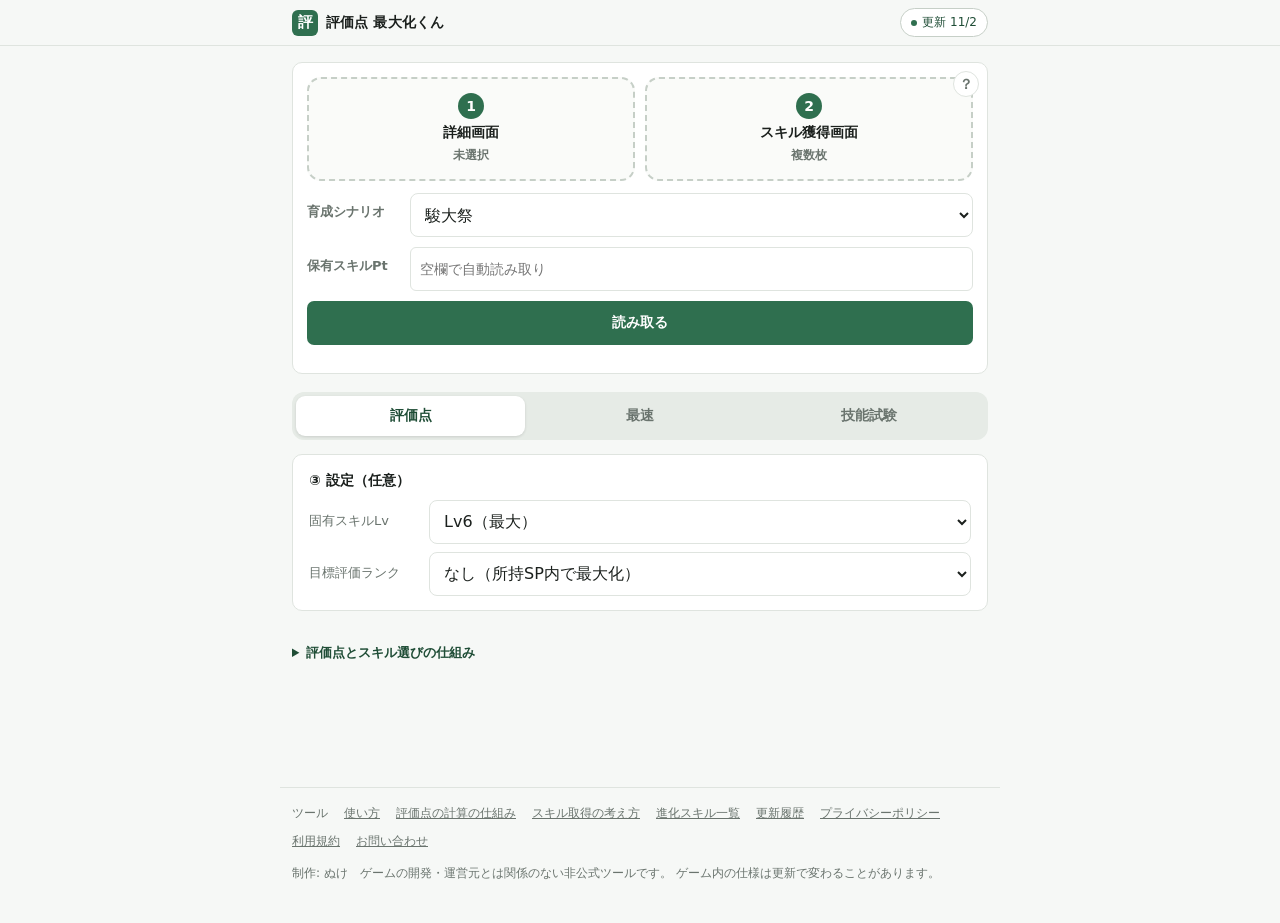
==== commit 7c03153b: "最速・技能試験の説明整理、評価点タブの(i)削除、解説の簡素化 Co-Authored-By: Claude Sonnet 5.5 <noreply@anthropic.com>" ====
--- a/index.html
+++ b/index.html
@@ -269,15 +269,9 @@
      ツールより下に置くのは、使いに来た人の邪魔をしないため。 */
   .about { margin-top: 28px; }
   .about h2 { font-size: 17px; margin: 24px 0 8px; color: var(--accent-dark); }
-  .about h3 { font-size: 14px; margin: 16px 0 4px; }
   .about p { font-size: 14px; margin: 0 0 10px; }
   .about ul { font-size: 14px; margin: 0 0 10px; padding-left: 1.3em; }
   .about li { margin-bottom: 4px; }
-  .about table { border-collapse: collapse; width: 100%; font-size: 13px; margin: 8px 0 12px; }
-  .about th, .about td { border-bottom: 1px solid var(--border); padding: 5px 8px; text-align: left; }
-  .about th { color: var(--muted); font-size: 12px; font-weight: 600; }
-  .about td.num { text-align: right; font-variant-numeric: tabular-nums; }
-  .about .note { font-size: 13px; color: var(--muted); }
 
   /* ステータス・適性の確認。項目名・元画面の切り抜き・入力欄を1行に並べる。 */
   .checkGrid { display: flex; flex-direction: column; gap: 6px; margin-top: 8px; }
@@ -306,28 +300,6 @@
   }
   .evoOptions label:has(input:checked) { border-color: var(--accent); background: #eef5f0; color: var(--accent-dark); font-weight: 700; }
   .evoOptions input { width: 18px; height: 18px; margin: 0; accent-color: var(--accent); }
-
-  /* 各手順の詳しい説明。本文は畳んでおき、(i) を押したときだけ重ねて出す。 */
-  .info {
-    position: relative;
-    width: 26px; height: 26px; min-height: 26px; padding: 0; border-radius: 50%;
-    background: var(--muted); color: #fff; font-size: 15px; font-weight: 700;
-    font-style: italic; line-height: 26px; vertical-align: middle;
-  }
-  /* 見た目は26pxの円のまま、指で押せるよう当たり判定だけ44px四方に広げる。 */
-  .info::after { content: ""; position: absolute; inset: -9px; }
-  .info:hover { background: var(--accent-dark); }
-  #infoOverlay {
-    position: fixed; inset: 0; display: none; z-index: 10;
-    background: rgba(20, 24, 22, .45); padding: 16px;
-    align-items: center; justify-content: center;
-  }
-  #infoOverlay.open { display: flex; }
-  #infoOverlay .card {
-    background: var(--card-bg); border-radius: 12px; padding: 18px 18px 14px;
-    max-width: 420px; max-height: 80vh; overflow-y: auto; font-size: 14px; line-height: 1.7;
-  }
-  #infoOverlay .card button { margin-top: 12px; width: 100%; min-height: 44px; }
 
   .optRow { display: flex; align-items: center; gap: 10px; flex-wrap: wrap; margin-top: 8px; }
   .optRow .sub { margin: 0; font-weight: 500; font-size: 13px; color: var(--muted); flex: 0 0 110px; }
@@ -390,13 +362,11 @@
   .tabBar button { flex: 1; min-height: 40px; margin: 0; border: 0 !important; border-radius: 9px;
     background: transparent; color: var(--muted); font-weight: 700; box-shadow: none; }
   .tabBar button[aria-selected="true"] { background: #fff; color: var(--accent-dark); box-shadow: 0 1px 3px rgba(0,0,0,.12); }
-  .tabNote { margin: -6px 2px 12px; font-size: 12px; color: var(--muted); }
   .scenarioRow { display: flex; align-items: center; gap: 12px; margin: 12px 0 10px; }
   .scenarioRow label { font-size: 13px; font-weight: 600; color: var(--muted); white-space: nowrap; min-width: 7em; }
   .scenarioRow select { flex: 1; min-width: 0; }
   .scenarioRow + .scenarioRow { margin-top: 0; }
   .scenarioRow input { flex: 1; min-width: 0; }
-  #examNote { margin: 10px 0 0; font-size: 13px; line-height: 1.6; color: var(--muted); }
 
   /* 解説は折りたたんで最下部に。 */
   .aboutFold > summary { cursor: pointer; font-weight: 700; color: var(--accent-dark); padding: 4px 0; }
@@ -478,13 +448,12 @@
   <button type="button" id="tabSim" role="tab" aria-selected="false" aria-controls="panelSim">最速</button>
   <button type="button" id="tabExam" role="tab" aria-selected="false" aria-controls="panelExam">技能試験</button>
 </div>
-<p class="tabNote">①②の読み取り結果は、どのタブでも共通です。</p>
 
 <div id="panelScore" role="tabpanel">
 
 
 <section>
-  <label>③ 設定（任意） <button type="button" class="info" data-info="opt" aria-label="説明">i</button></label>
+  <label>③ 設定（任意）</label>
   <div class="optRow">
     <label for="uniqueLv" class="sub">固有スキルLv</label>
     <select id="uniqueLv">
@@ -502,13 +471,6 @@
       <option value="">なし（所持SP内で最大化）</option>
     </select>
   </div>
-  <!-- 保有Ptはヘッダーから自動で読むが、画面比率の違う端末では読めないことがある。
-       読めないと予算が決まらず計算そのものが止まるため、逃げ道として手入力を用意する
-       （ステータス・適性は確認パネルで直せるのに、ここだけ直せなかった）。 -->
-  <template data-info-body="opt">
-    <b>固有スキルLv</b>は手動で選択してください。<br>
-    <b>目標評価ランク</b>を選ぶと、そのランクの上限を超えない範囲で評価点が最大になるよう選びます。<br>
-  </template>
 </section>
 
 
@@ -516,7 +478,6 @@
 
 <datalist id="nameOptions"></datalist>
 
-<div id="infoOverlay"><div class="card"><div class="body"></div><button type="button">閉じる</button></div></div>
 
 </div><!-- /panelScore -->
 
@@ -526,7 +487,6 @@
     <ul>
       <li>残りスキルPtで<b>最も速く走れる組み合わせ</b>を、バ身（どれだけ前に出られるか）で選びます。</li>
       <li>順位・追い抜き・進路で決まる条件は<b>すべて満たされる前提</b>です。発動位置は実際のレースと同じく、発動できる区間の中でばらけます（複数回走らせた平均）。</li>
-      <li>調整中の機能です。仕様は予告なく変わります。</li>
       <li>計算はサーバーで行います。送るのは数値（ステータス・適性・スキルの番号）だけで、画像は送りません（<a href="privacy.html">プライバシーポリシー</a>）。</li>
       <li>計算には <a href="https://github.com/alpha123/uma-skill-tools" rel="noopener">uma-skill-tools</a>（GPL-3.0・作者 pecan）を用いています。</li>
     </ul>
@@ -645,7 +605,7 @@
         <option value="2" selected>絶好調</option>
       </select>
     </div>
-    <p class="sub" id="simCandidateNote">「評価点で選ぶ」タブでスクリーンショットを読み取ると、未取得スキルが候補として引き継がれます。</p>
+    <p class="sub" id="simCandidateNote">①②を読み取ると、未取得スキルが候補になります。読み取りなしでは候補スキル無しで計算します。</p>
   </section>
 
   <button id="simRunButton" style="width:100%">最速の組み合わせを計算する</button>
@@ -662,12 +622,8 @@
       <li>スキル獲得ボーナスは ノーマル+400／レア+1,200／進化+1,500。系統ごとに最上位の1個だけが数えられます（金を取れば白は数えません）。継承固有はノーマル、継承進化は進化として数えます。</li>
       <li>固有スキル、マイナス効果のスキルは対象外です。</li>
       <li>基礎能力ボーナスはステータスから自動で足します（1000以上+3,000、1201以上+2,000、スピードは2001以上+1,000）。スキルの取り方では変わりません。</li>
-      <li>勝利レースのボーナス（G1+100など）は含みません。</li>
-      <li>調整中の機能です。仕様は予告なく変わります。</li>
     </ul>
   </details>
-
-  <p class="sub" id="examNote">①②のスクリーンショットを読み取ると、ここで計算できます。育成シナリオは上の選択を使います。</p>
 
   <button id="examRunButton" style="width:100%">スコア最大のスキルを計算する</button>
   <div id="examStatus" class="sub" style="margin-top:8px"></div>
@@ -677,65 +633,22 @@
 <section class="about">
 <details class="aboutFold">
 <summary>評価点とスキル選びの仕組み</summary>
-  <h2>評価点とは何か</h2>
-  <p>育成を終えたウマ娘に付く総合的な数値です。内訳は3つで、この合計がそのまま評価点になります。</p>
-  <ul>
-    <li><b>ステータス評価点</b> … スピード・スタミナ・パワー・根性・賢さの5つを、それぞれの値に応じた点数に換算して合計したもの</li>
-    <li><b>固有スキルの評価点</b> … 固有スキルLv × 170</li>
-    <li><b>獲得スキルの評価点</b> … 取得したスキル1つずつの点数の合計</li>
-  </ul>
-
-  <h2>スキルの評価点はどう決まるか</h2>
-  <h3>適性ランクで倍率がかかる</h3>
-  <p>スキルには「中距離」「先行」のような発動条件があり、その条件に対する適性ランクで点数が変わります。</p>
-  <table>
-    <tr><th>適性ランク</th><th class="num">倍率</th></tr>
-    <tr><td>S・A</td><td class="num">1.1倍</td></tr>
-    <tr><td>B・C</td><td class="num">0.9倍</td></tr>
-    <tr><td>D・E・F</td><td class="num">0.8倍</td></tr>
-    <tr><td>G</td><td class="num">0.7倍</td></tr>
-  </table>
-  <p>条件が複数あるスキルは、条件ごとの倍率を掛け合わせます。同じスキルでも、そのウマ娘の適性次第で点数が変わるということです。</p>
-
-  <h3>○と◎は積み上げ式</h3>
-  <p>「中距離直線○」と「中距離直線◎」のような上位・下位の関係にあるスキルは、点数が独立していません。◎の点数は○を含んだ合計値です。</p>
-  <table>
-    <tr><th>スキル</th><th class="num">合計点</th><th class="num">○から増える分</th></tr>
-    <tr><td>中距離直線○</td><td class="num">217</td><td class="num">217</td></tr>
-    <tr><td>中距離直線◎</td><td class="num">262</td><td class="num">45</td></tr>
-  </table>
-  <p>すでに○を持っている状態で◎を取ると、増えるのは差分の45点だけです。</p>
-
-  <h3>進化はPtを消費せず評価点が上がる＝お得</h3>
-  <p>条件を満たした金スキルは進化させられます。進化にスキルPtはかからず、評価点だけが上がります。取れる状況なら必ず取った方が得ですが、進化できるスキルはウマ娘やシナリオごとに違うため、把握しておく必要があります。</p>
-
-  <h2>なぜ「良さそうなものから取る」では最大にならないか</h2>
-  <p>スキルPtは限られています。手持ちのPtで買える組み合わせは膨大にあり、点数の高いスキルから順に取っていく方法では最大になりません。高い1つを諦めて安いものを複数取った方が合計点が上がる、という状況が普通に起きるためです。</p>
-  <p>さらに、同じファミリーのスキル（○・◎・金スキル）は重ねて数えられないので、「どの段階まで取るか」も含めて選ぶ必要があります。</p>
-  <p>これは<b>多肢選択ナップサック問題</b>という形の問題で、このツールは動的計画法で厳密に解いています。近似ではなく、その予算で到達できる最大値そのものを出します。</p>
-
-  <h2>ヒントによる割引を実際の表示から読み取る</h2>
-  <p>スキルの必要Ptはヒントのレベルで割り引かれます。割引率はウマ娘ごと・スキルごとに違うため、マスタ上の定価で計算すると実際とずれます。</p>
-  <p>このツールはスクリーンショットに写っている<b>実際の表示Pt</b>を読み取って使います。画面に出ていない上位ティア（○が表示されているときの◎）については、同じスキルのヒントレベルは共通なので、表示されている下位ティアから割引率を割り出して見積もります。</p>
-
-  <h2>このツールでできないこと</h2>
-  <ul>
-    <li><b>読み取りを間違えることがあります。</b> スキル名は画面から文字の形を照合して読んでいるため、字形の似たスキルを取り違える場合があります。結果画面の「認識結果の確認・修整」で1行ずつ確認・修正できます。切り抜いた元画像も並べて表示するので、目で確かめられます</li>
-    <li><b>撮り漏れは検出できないことがあります。</b> スクロールの送り幅が大きく、前後のスクショに共通する行が無いと、その間のスキルは存在しないものとして扱われます。2〜3行重ねて撮ってください</li>
-    <li><b>動作を確認できているのは一部の端末だけです。</b> 画面の解像度や縦横比が違う端末では、位置の検出が外れる可能性があります</li>
-    <li><b>スマートフォンでの利用を前提にしています。</b> PC・タブレットの画面比では検証していません</li>
-  </ul>
-
-  <h2>画像の扱い</h2>
-  <p>選んだ画像は<b>端末の外に出ません</b>。読み取りも計算もすべてブラウザの中で完結しており、サーバーへの送信は行いません。詳しくは<a href="privacy.html">プライバシーポリシー</a>をご覧ください。</p>
+  <h2>評価点の決まり方</h2>
+  <p>ステータス・固有スキル・獲得スキルの評価点の合計です。スキルの点数は、適性ランクと、すでに持っている下位スキルによって変わります。</p>
+
+  <h2>最大化の方法</h2>
+  <p>取れる組み合わせは膨大で、点数の高いスキルから取っていく方法では最大になりません。このツールは動的計画法で、所持スキルPtで到達できる最大値を近似なしで求めます。</p>
+
+  <h2>必要Ptと読み取り</h2>
+  <p>必要Ptはヒントのレベルで割り引かれるため、スクリーンショットに写っている<b>実際の表示Pt</b>を読み取って使います。画像は<b>端末の外に出ません</b>。読み取りの誤りは、結果画面の「認識結果の確認・修整」で確認・修正できます。</p>
+
   <h2>もっと詳しく</h2>
   <ul>
     <li><a href="scoring.html">評価点の計算の仕組み</a> … ステータス・固有・スキルの3要素と、ステータスの累進構造</li>
     <li><a href="strategy.html">スキル取得の考え方</a> … スキルごとの効率の差と、効率順に取るだけでは最大にならない理由</li>
     <li><a href="evolutions.html">進化スキル一覧</a> … どの金スキルがどの進化になるか。658件を収録</li>
+    <li><a href="usage.html">使い方</a> … 撮影の手順と制限事項</li>
   </ul>
-
-  <p class="note">ゲームの開発・運営元とは関係のない非公式ツールです。ゲーム内の仕様は更新で変わることがあります。</p>
 </details>
 </section>
 
@@ -769,17 +682,6 @@
 <script src="pipeline.js?v=104"></script>
 <script src="course3d.js?v=4"></script>
 <script>
-// ①〜③の(i)ボタン。詳しい説明は普段は畳んでおき、押したときだけ重ねて表示する。
-const infoOverlay = document.getElementById("infoOverlay");
-document.querySelectorAll("button.info").forEach(btn => {
-  btn.addEventListener("click", () => {
-    const body = document.querySelector(`template[data-info-body="${btn.dataset.info}"]`);
-    infoOverlay.querySelector(".body").replaceChildren(body.content.cloneNode(true));
-    infoOverlay.classList.add("open");
-  });
-});
-infoOverlay.addEventListener("click", () => infoOverlay.classList.remove("open"));
-
 const statusEl = document.getElementById("status");
 const resultsEl = document.getElementById("results");
 const progressBarEl = document.getElementById("progressBar");
@@ -1678,8 +1580,7 @@
 function simCandidatesFromSession() {
   const note = document.getElementById("simCandidateNote");
   if (!session.recognizedRows.length) {
-    note.textContent = "「評価点で選ぶ」タブでスクリーンショットを読み取ると、未取得スキルが候補として引き継がれます。"
-      + "読み取り結果が無い場合は、下のステータスだけで計算します（候補スキルなし）。";
+    note.textContent = "①②を読み取ると、未取得スキルが候補になります。読み取りなしでは候補スキル無しで計算します。";
     return [];
   }
   // 引き継ぎは読み取り結果が変わったときだけ。計算のたびに上書きすると、
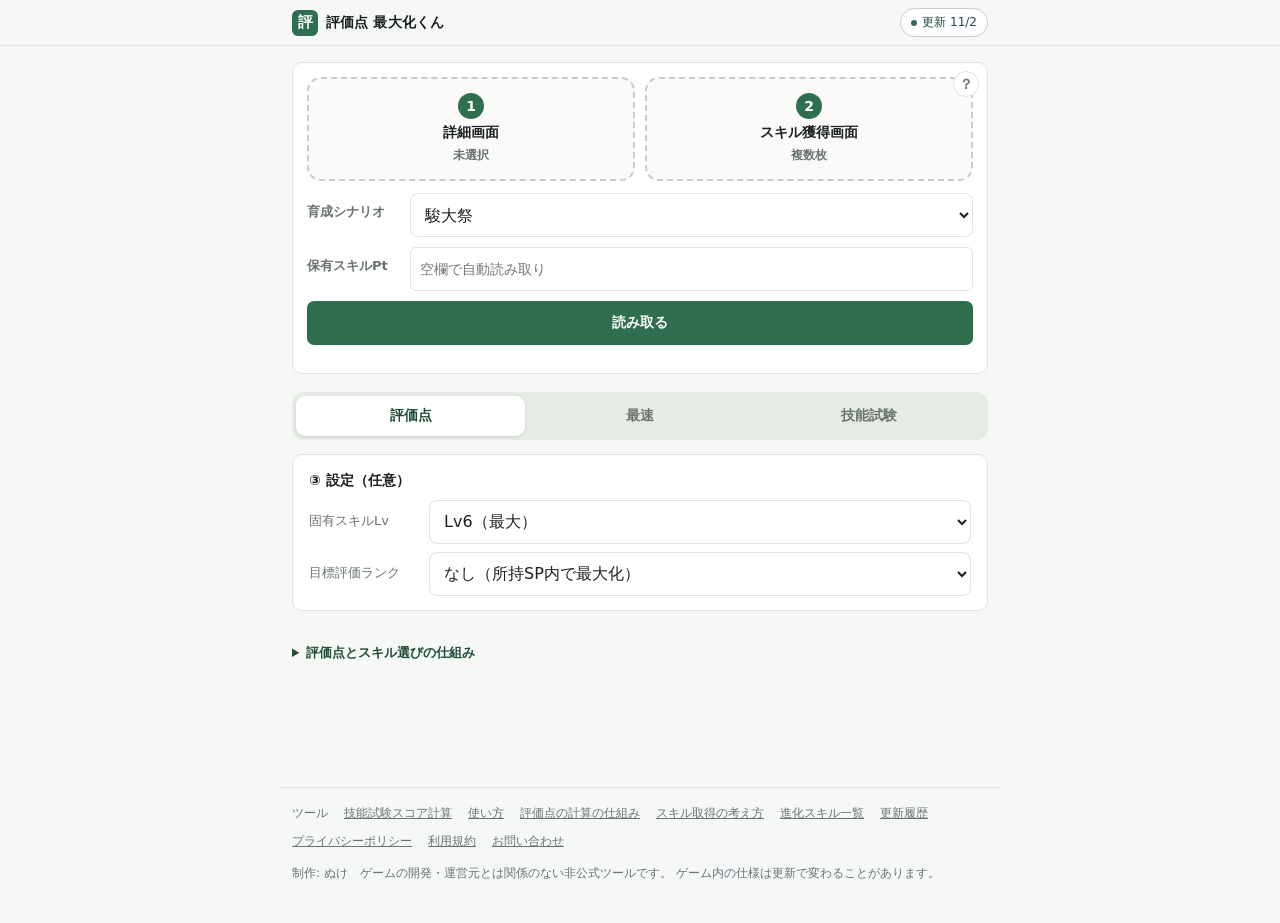
==== commit d0090c31: "技能試験スコア計算の入口ページを追加、フッターにリンク Co-Authored-By: Claude Sonnet 5.5 <noreply@anthropic.com>" ====
--- a/index.html
+++ b/index.html
@@ -657,6 +657,7 @@
 <footer class="siteFooter">
   <div class="siteFooter__links">
     <span>ツール</span>
+    <a href="skill-exam.html">技能試験スコア計算</a>
     <a href="usage.html">使い方</a>
     <a href="scoring.html">評価点の計算の仕組み</a>
     <a href="strategy.html">スキル取得の考え方</a>
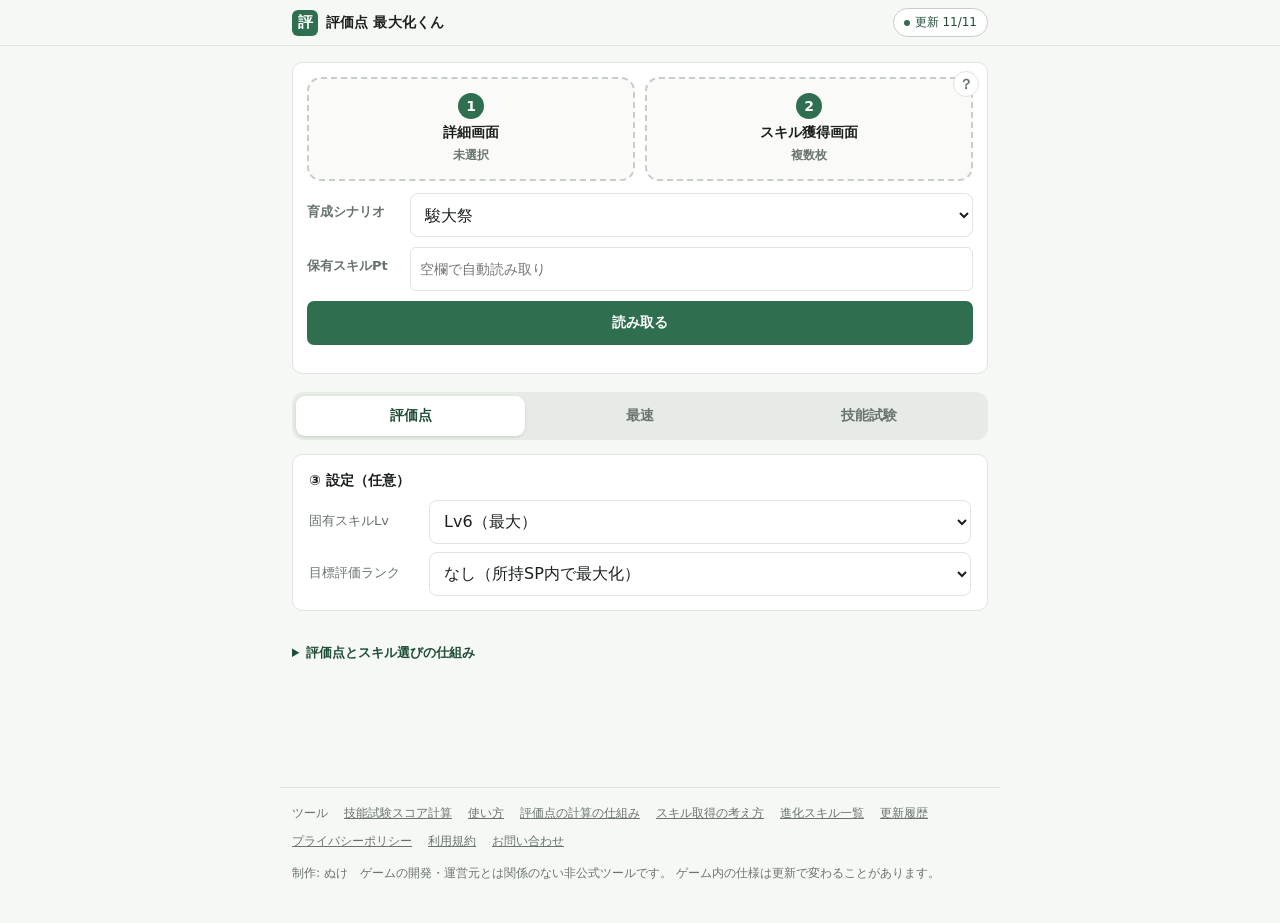
==== commit 96e36fba: "新ウマ娘ユキノビジンと新スキル5件を追加、進化一覧を更新 Co-Authored-By: Claude Sonnet 5.5 <noreply@anthropic.com>" ====
--- a/index.html
+++ b/index.html
@@ -398,7 +398,7 @@
       <span class="siteHeader__name">評価点 最大化くん</span>
     </a>
     <a class="siteHeader__updates" href="updates.html">
-      <span class="siteHeader__dot" aria-hidden="true"></span>更新 11/2
+      <span class="siteHeader__dot" aria-hidden="true"></span>更新 11/11
     </a>
   </div>
 </header>
@@ -646,7 +646,7 @@
   <ul>
     <li><a href="scoring.html">評価点の計算の仕組み</a> … ステータス・固有・スキルの3要素と、ステータスの累進構造</li>
     <li><a href="strategy.html">スキル取得の考え方</a> … スキルごとの効率の差と、効率順に取るだけでは最大にならない理由</li>
-    <li><a href="evolutions.html">進化スキル一覧</a> … どの金スキルがどの進化になるか。658件を収録</li>
+    <li><a href="evolutions.html">進化スキル一覧</a> … どの金スキルがどの進化になるか</li>
     <li><a href="usage.html">使い方</a> … 撮影の手順と制限事項</li>
   </ul>
 </details>
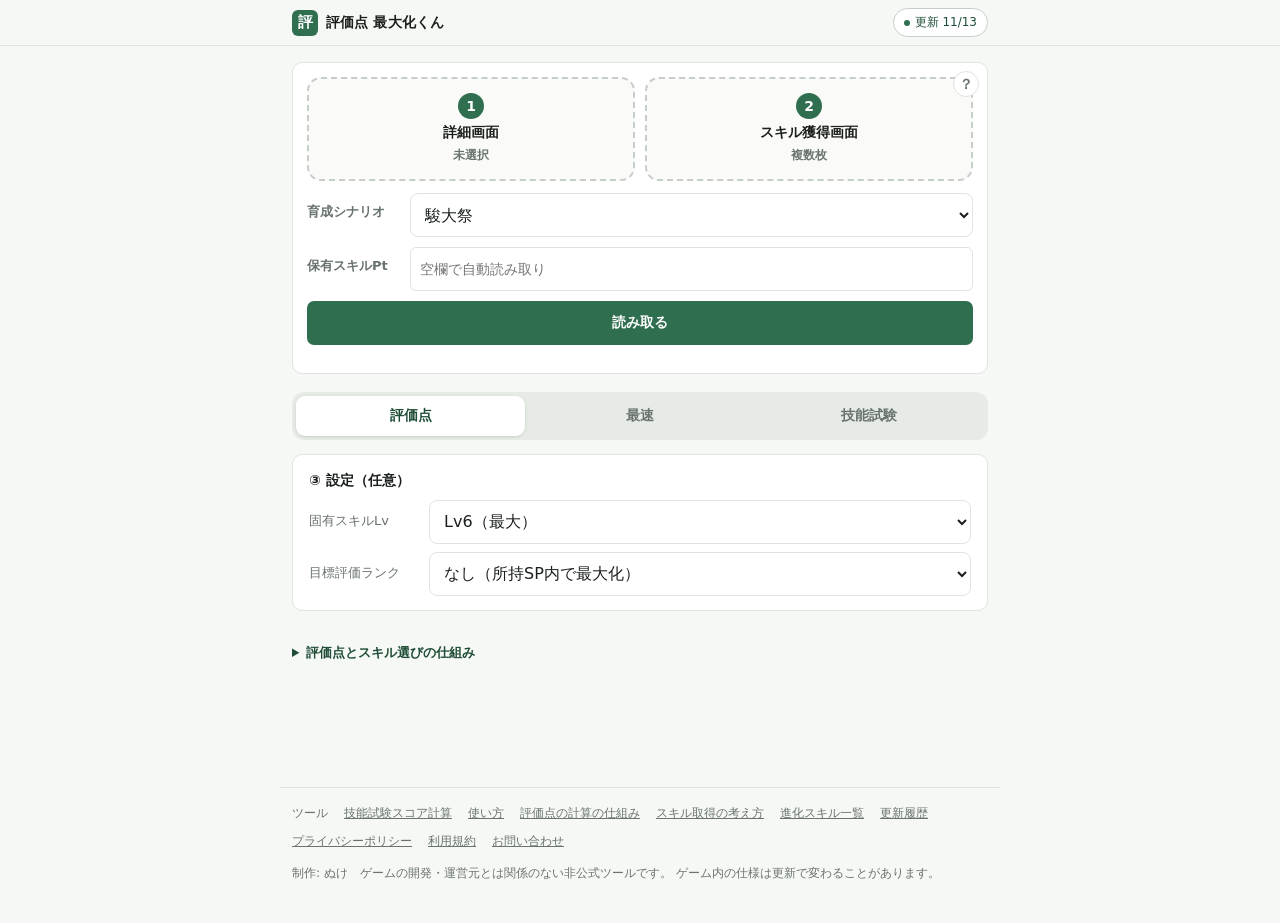
==== commit 9899c82c: "継承固有スキル14件を追加、新スキル名の字形を追加 Co-Authored-By: Claude Sonnet 5.5 <noreply@anthropic.com>" ====
--- a/index.html
+++ b/index.html
@@ -398,7 +398,7 @@
       <span class="siteHeader__name">評価点 最大化くん</span>
     </a>
     <a class="siteHeader__updates" href="updates.html">
-      <span class="siteHeader__dot" aria-hidden="true"></span>更新 11/11
+      <span class="siteHeader__dot" aria-hidden="true"></span>更新 11/13
     </a>
   </div>
 </header>
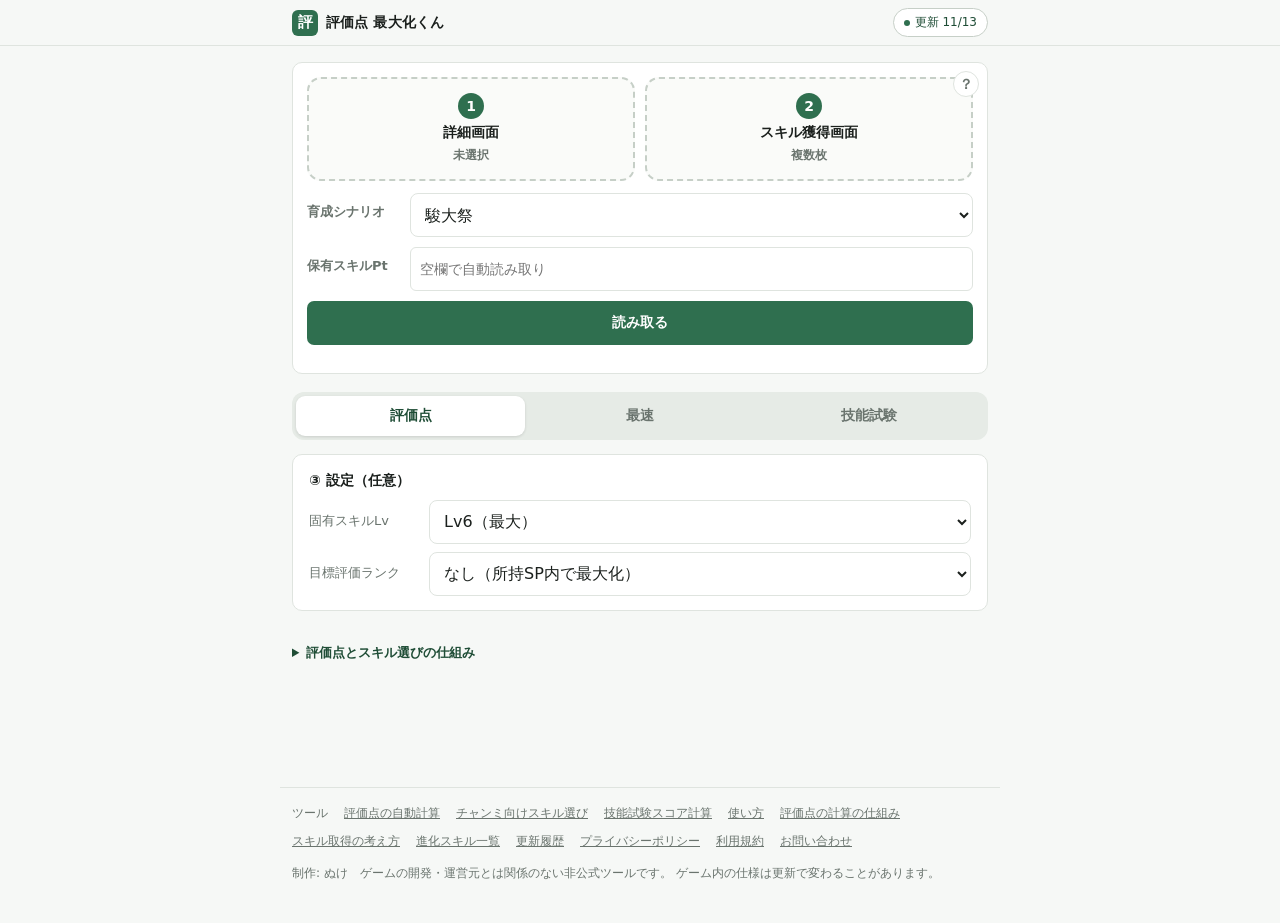
==== commit 5dcb4b2f: "評価点の計算とチャンミ向けスキル選びの入口ページを追加 Co-Authored-By: Claude Sonnet 5.5 <noreply@anthropic.com>" ====
--- a/index.html
+++ b/index.html
@@ -657,6 +657,8 @@
 <footer class="siteFooter">
   <div class="siteFooter__links">
     <span>ツール</span>
+    <a href="skill-score.html">評価点の自動計算</a>
+    <a href="champions-meeting.html">チャンミ向けスキル選び</a>
     <a href="skill-exam.html">技能試験スコア計算</a>
     <a href="usage.html">使い方</a>
     <a href="scoring.html">評価点の計算の仕組み</a>
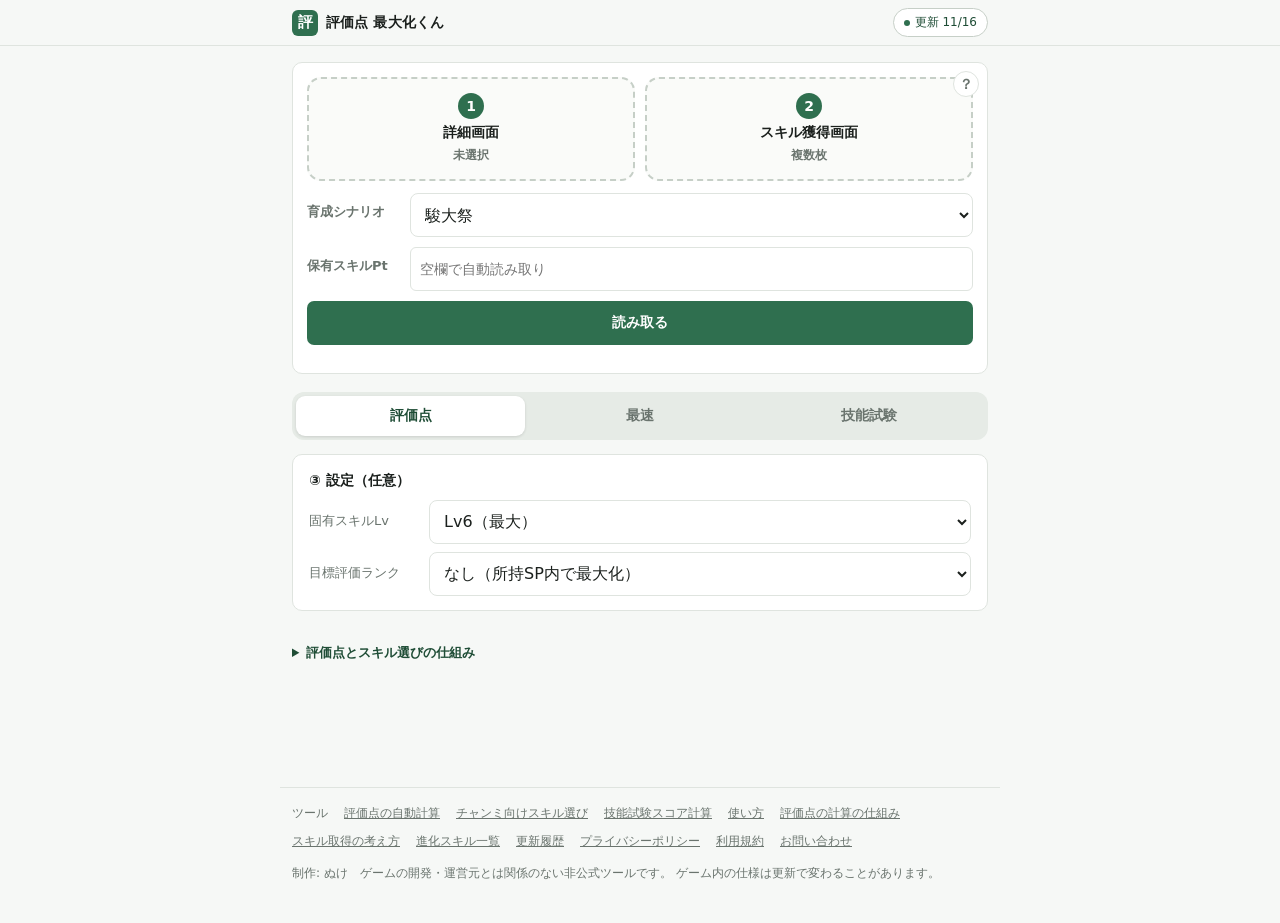
==== commit b8c89e91: "最速タブに体力の選択肢を追加（回復スキルを増やした構成を並べて選べる） Co-Authored-By: Claude Sonnet 5.5 <noreply@anthropic.com>" ====
--- a/index.html
+++ b/index.html
@@ -383,6 +383,19 @@
   .staminaLine.ok { background: var(--accent-soft, #eaf1ec); color: var(--accent-dark); }
   .staminaLine.warn { background: var(--warn-bg); color: var(--warn); }
   .staminaLine.bad { background: #fbe9e7; color: #b3261e; font-weight: 700; }
+  .staminaChoice { margin: 10px 0 4px; padding: 10px 12px; border: 1px solid var(--border); border-radius: 12px; background: #fff; }
+  .staminaChoice h3 { font-size: 14px; margin: 0 0 2px; }
+  .staminaChoice .lead { font-size: 12px; color: var(--muted); margin: 0 0 8px; line-height: 1.6; }
+  .staminaOption { display: flex; align-items: center; gap: 10px; padding: 9px 10px; margin-top: 6px;
+    border: 1px solid var(--border); border-radius: 10px; }
+  .staminaOption.current { border: 2px solid var(--accent); background: var(--accent-soft, #eaf1ec); }
+  .staminaOption .body { flex: 1 1 auto; min-width: 0; }
+  .staminaOption .name { font-size: 13px; font-weight: 700; }
+  .staminaOption .figures { font-size: 13px; margin-top: 2px; font-variant-numeric: tabular-nums; }
+  .staminaOption .figures b { font-size: 15px; }
+  .staminaOption .swap { font-size: 11px; color: var(--muted); margin-top: 3px; line-height: 1.5; }
+  .staminaOption button { flex: 0 0 auto; min-height: 36px; padding: 0 10px; font-size: 12px; }
+  .staminaOption .tag { flex: 0 0 auto; font-size: 12px; font-weight: 700; color: var(--accent-dark); }
   .c3dLegend { display: inline-flex; align-items: center; gap: 6px; }
   .c3dLegend i { width: 64px; height: 8px; border-radius: 4px;
     background: linear-gradient(90deg, rgb(223,229,223), rgb(160,196,172), rgb(24,122,74)); }
@@ -398,7 +411,7 @@
       <span class="siteHeader__name">評価点 最大化くん</span>
     </a>
     <a class="siteHeader__updates" href="updates.html">
-      <span class="siteHeader__dot" aria-hidden="true"></span>更新 11/13
+      <span class="siteHeader__dot" aria-hidden="true"></span>更新 11/16
     </a>
   </div>
 </header>
@@ -1874,6 +1887,10 @@
   busy: false,
   acquired: [],         // 取得済み（外せないが、計算にも表示にも含める）
   scenarioIds: new Set(),   // シナリオ進化のID。2個までの制限に使う
+  // 体力の段階表。先頭が最速の構成で、後ろほど体力不足が少ない。不足が無ければ1行だけ。
+  // 各行は { chosen: 新たに取るスキルID, bashin, sp, stamina }。
+  ladder: [],
+  ladderIndex: 0,       // 段階表で選択中の行
 };
 
 function simSkillName(id) {
@@ -1917,23 +1934,113 @@
 }
 
 // 選んだ構成で体力が持つか。計算した構成のものなので、手で変えた後（未計算）は出さない。
+// 体力不足は「全力のスパートができない」こと。サーバが STAMINA_RUNS 回走らせて数えた結果を、回数で出す。
+// 割合（14%）より「100回中86回」の方が、何を数えたのかが伝わる。
+const STAMINA_RUNS = 100;      // サーバ側の STAMINA_VERIFY_RUNS と同じ値
+function fullSpurtCountText(stamina) {
+  const fullSpurtRuns = Math.round((1 - stamina.reducedSpurtRate) * STAMINA_RUNS);
+  return `${STAMINA_RUNS}回中${fullSpurtRuns}回`;
+}
+
 function renderStaminaLine() {
   const st = simState.stamina;
   if (!st || simState.measured == null) return null;
   const line = document.createElement("p");
   line.className = "staminaLine";
-  const percent = rate => Math.round(rate * 100);
-  if (st.hpOutRate > 0) {
+  // ゴール前60mは、ゲームのスパート計算が体力を見込まない区間。ここで尽きるのは仕様どおりなので警告にしない。
+  const SPURT_PLAN_MARGIN_M = 60;
+  const distance = simState.courseShape?.distance ?? Infinity;
+  const hasEarlyHpOut = st.hpOutRate > 0 && st.hpOutPos != null && st.hpOutPos < distance - SPURT_PLAN_MARGIN_M;
+  if (st.reducedSpurtRate > 0) {
+    line.classList.add(hasEarlyHpOut ? "bad" : "warn");
+    line.textContent = `体力不足：全力でスパートできたのは${fullSpurtCountText(st)}`
+      + (hasEarlyHpOut ? `（約${st.hpOutPos}m地点で体力が尽きる回あり）` : "");
+  } else if (hasEarlyHpOut) {
     line.classList.add("bad");
-    line.textContent = `体力切れ：約${st.hpOutPos}m地点（${percent(st.hpOutRate)}%の回）。回復スキルで改善の余地`;
-  } else if (st.reducedSpurtRate > 0) {
-    line.classList.add("warn");
-    line.textContent = `体力がやや不足：全力でスパートできない回が${percent(st.reducedSpurtRate)}%`;
+    line.textContent = `体力切れ：約${st.hpOutPos}m地点で体力が尽きる回あり`;
   } else {
     line.classList.add("ok");
-    line.textContent = `体力は足りる：ゴールで残り${percent(st.hpLeftRatio)}%`;
+    line.textContent = `体力は足りる：${fullSpurtCountText(st)}、全力でスパートできた`;
   }
   return line;
+}
+
+// 速さと体力のどちらを優先するかの選択。最速の構成に体力不足があるときだけ出す。
+// どこまでの不足を許すかは利用者とレースで違うので、しきい値は持たない。
+// 回復を増やした構成を並べ、「全力スパートできる回数」と「速さの差」を見比べて選べるようにする。
+function renderStaminaLadder() {
+  const rows = simState.ladder;
+  const isOptimizerResult = simState.measured != null && !simState.edited;
+  if (!isOptimizerResult || !rows.length || rows[0].stamina.reducedSpurtRate <= 0) return null;
+  const box = document.createElement("div");
+  box.className = "staminaChoice";
+  const head = document.createElement("h3");
+  head.textContent = "速さと体力の優先度";
+  const lead = document.createElement("p");
+  lead.className = "lead";
+  box.append(head, lead);
+  if (rows.length === 1) {
+    lead.textContent = "体力が足りない回がありますが、候補の中に、これを減らせる回復スキルはありません。";
+    return box;
+  }
+  lead.textContent = "回復スキルを増やすと、全力でスパートできる回が増える代わりに、少し遅くなります。";
+  const fastest = rows[0];
+  rows.forEach((row, index) => {
+    const isCurrent = index === simState.ladderIndex;
+    const option = document.createElement("div");
+    option.className = "staminaOption" + (isCurrent ? " current" : "");
+    const body = document.createElement("div");
+    body.className = "body";
+    const name = document.createElement("div");
+    name.className = "name";
+    name.textContent = index === 0 ? "速さ優先" : (rows.length > 2 ? "体力重視 " + index : "体力重視");
+    const figures = document.createElement("div");
+    figures.className = "figures";
+    const count = document.createElement("b");
+    count.textContent = fullSpurtCountText(row.stamina);
+    const diff = row.bashin - fastest.bashin;
+    figures.append("全力スパート ", count);
+    const speed = document.createElement("div");
+    speed.className = "figures";
+    speed.textContent = index === 0 ? "最も速い構成"
+      : "速さ優先より " + Math.abs(diff).toFixed(2) + "バ身 遅い";
+    body.append(name, figures, speed);
+    if (index > 0) {
+      // 速さ優先の構成から何を変えるか。段を重ねた分もまとめて見せる。
+      const added = row.chosen.filter(id => !fastest.chosen.includes(id)).map(simSkillName);
+      const removed = fastest.chosen.filter(id => !row.chosen.includes(id)).map(simSkillName);
+      const swap = document.createElement("div");
+      swap.className = "swap";
+      swap.textContent = [added.length ? "取る：" + added.join("、") : "",
+                          removed.length ? "外す：" + removed.join("、") : ""].filter(Boolean).join("　");
+      body.appendChild(swap);
+    }
+    option.appendChild(body);
+    if (isCurrent) {
+      const tag = document.createElement("span");
+      tag.className = "tag";
+      tag.textContent = "選択中";
+      option.appendChild(tag);
+    } else {
+      const button = document.createElement("button");
+      button.type = "button";
+      button.textContent = "これにする";
+      button.disabled = simState.busy;
+      button.addEventListener("click", () => applyLadderRow(index));
+      option.appendChild(button);
+    }
+    box.appendChild(option);
+  });
+  return box;
+}
+
+// 段階表の行を選ぶ。構成を切り替え、コース図と発動地点をその構成で取り直す。
+function applyLadderRow(index) {
+  const row = simState.ladder[index];
+  if (!row || simState.busy) return;
+  simState.ladderIndex = index;
+  simState.chosen = row.chosen.slice();
+  recalcSim();
 }
 
 // 選択中の合計。実測が無ければ単体値の合計を「目安」として出す。
@@ -2040,6 +2147,8 @@
   el.appendChild(totals);
   const staminaLine = renderStaminaLine();
   if (staminaLine) el.appendChild(staminaLine);
+  const staminaLadder = renderStaminaLadder();
+  if (staminaLadder) el.appendChild(staminaLadder);
 
   // SPが余っていて、まだ買える候補があるのに選んでいないときは理由を添える。
   // 最適化は残った候補を今の構成に1つずつ足して試しており、伸びなかったものを
@@ -2296,13 +2405,11 @@
     inheritedSkillIds: inheritedSkillIdList(),
   };
   button.disabled = true;
-  // 計算時間は候補数と残りSPで大きく変わる（実測: 候補50件で2〜3秒、110件で8〜21秒）。
-  // 固定の秒数を出すと外れるので、候補数に応じた幅と、経過秒の表示にする。
-  const expectedRange = payload.candidates.length < 60 ? "数秒"
-    : payload.candidates.length < 100 ? "10〜20秒" : "10〜25秒";
+  // 計算時間は候補数・コースの距離・残りSPで大きく変わる（実測: 候補50件で数秒、
+  // 110件で13〜34秒）。幅を約束すると外れるので、秒数の目安は出さず、経過秒と「長くなりうる」ことだけを伝える。
   const startedAt = Date.now();
   const showProgress = () => {
-    status.textContent = `計算中…（目安 ${expectedRange}）　経過 ${Math.floor((Date.now() - startedAt) / 1000)}秒`;
+    status.textContent = `計算中…　経過 ${Math.floor((Date.now() - startedAt) / 1000)}秒（候補が多いと30秒以上かかります）`;
   };
   showProgress();
   const progressTimer = setInterval(showProgress, 1000);
@@ -2340,6 +2447,22 @@
     simState.stamina = data.stamina || null;
     simState.measured = data.bashinGain;
     simState.edited = false;
+    // 段階表。先頭に最速の構成を置き、サーバが返した「不足を減らした構成」を続ける。
+    const ladderSteps = [{ selected: data.selected || [], bashinGain: data.bashinGain, totalSp: data.totalSp,
+                           stamina: data.stamina }, ...(data.staminaLadder || [])];
+    simState.ladder = !data.stamina ? [] : ladderSteps.map(step => ({
+      chosen: step.selected.map(x => x.skillId).filter(id => !acquired.includes(id)),
+      bashin: step.bashinGain, sp: step.totalSp, stamina: step.stamina,
+    }));
+    simState.ladderIndex = 0;
+    // 段階表にだけ出てくるスキルも、名前とSPを引けるようにしておく。
+    for (const step of data.staminaLadder || []) {
+      for (const x of step.selected) {
+        if (simState.info.has(x.skillId)) continue;
+        const known = candidates.find(c => c.skillId === x.skillId);
+        simState.info.set(x.skillId, { sp: x.sp, bashin: 0, group: known?.group });
+      }
+    }
     simState.exclusionChanged = false;
     renderSimResults();
   } catch (e) {
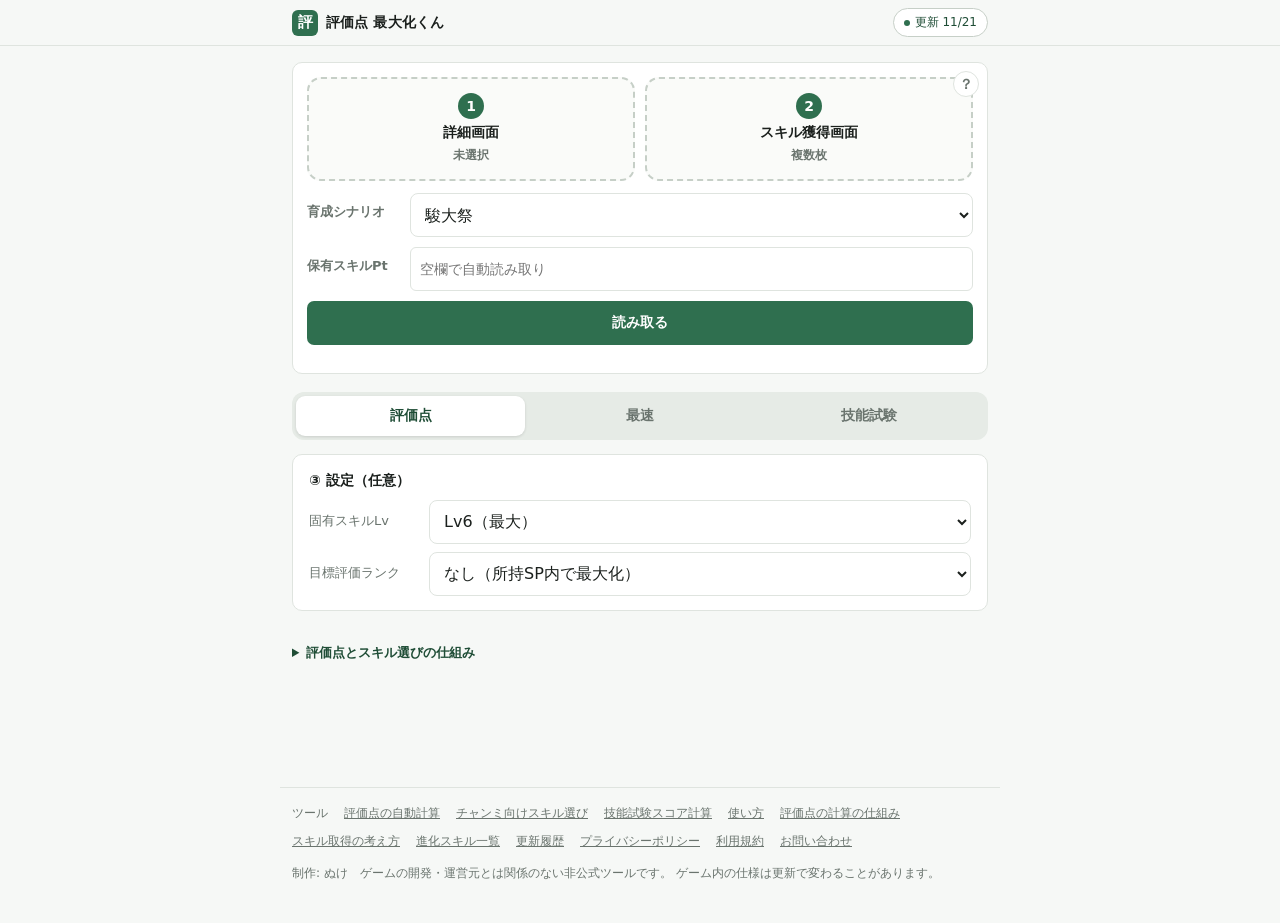
==== commit 5f788862: "新スキル・新ウマ娘（デアリングタクト）の差分を追加 Co-Authored-By: Claude Sonnet 5.5 <noreply@anthropic.com>" ====
--- a/index.html
+++ b/index.html
@@ -411,7 +411,7 @@
       <span class="siteHeader__name">評価点 最大化くん</span>
     </a>
     <a class="siteHeader__updates" href="updates.html">
-      <span class="siteHeader__dot" aria-hidden="true"></span>更新 11/16
+      <span class="siteHeader__dot" aria-hidden="true"></span>更新 11/21
     </a>
   </div>
 </header>
